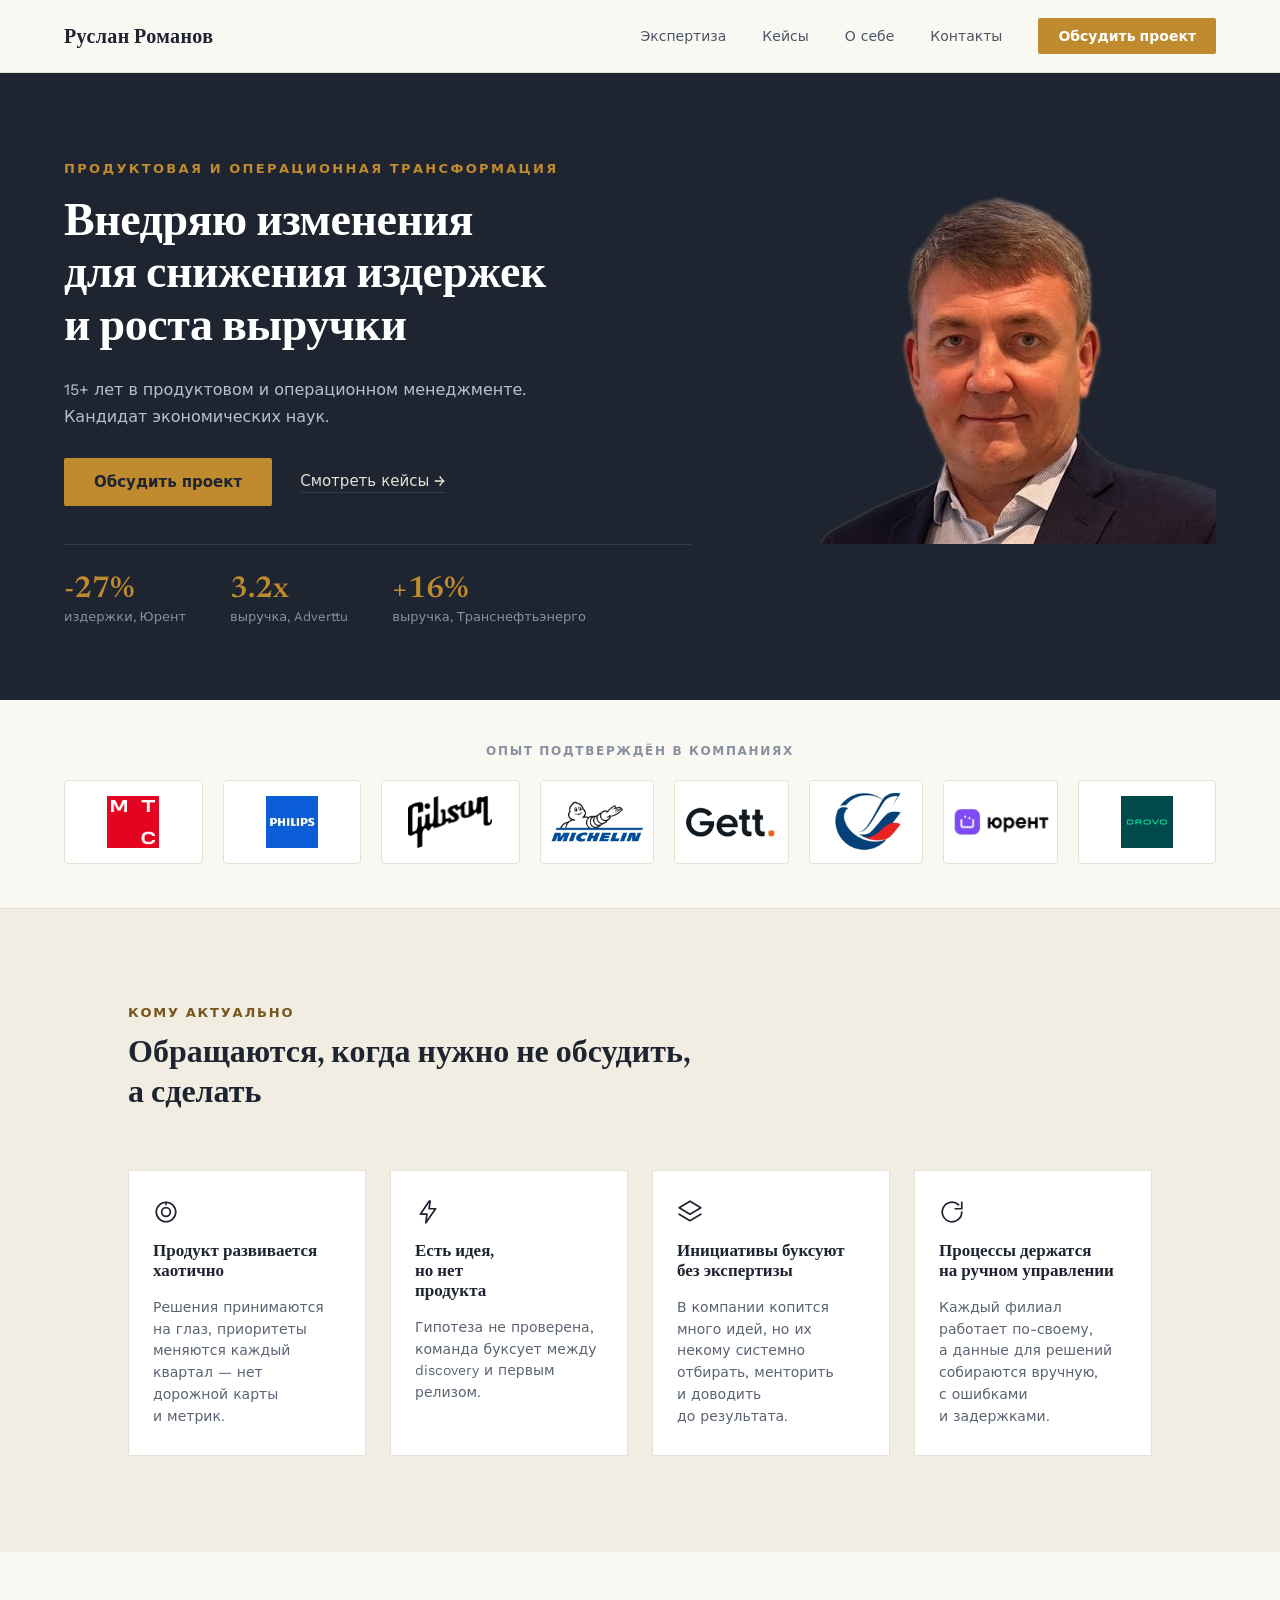
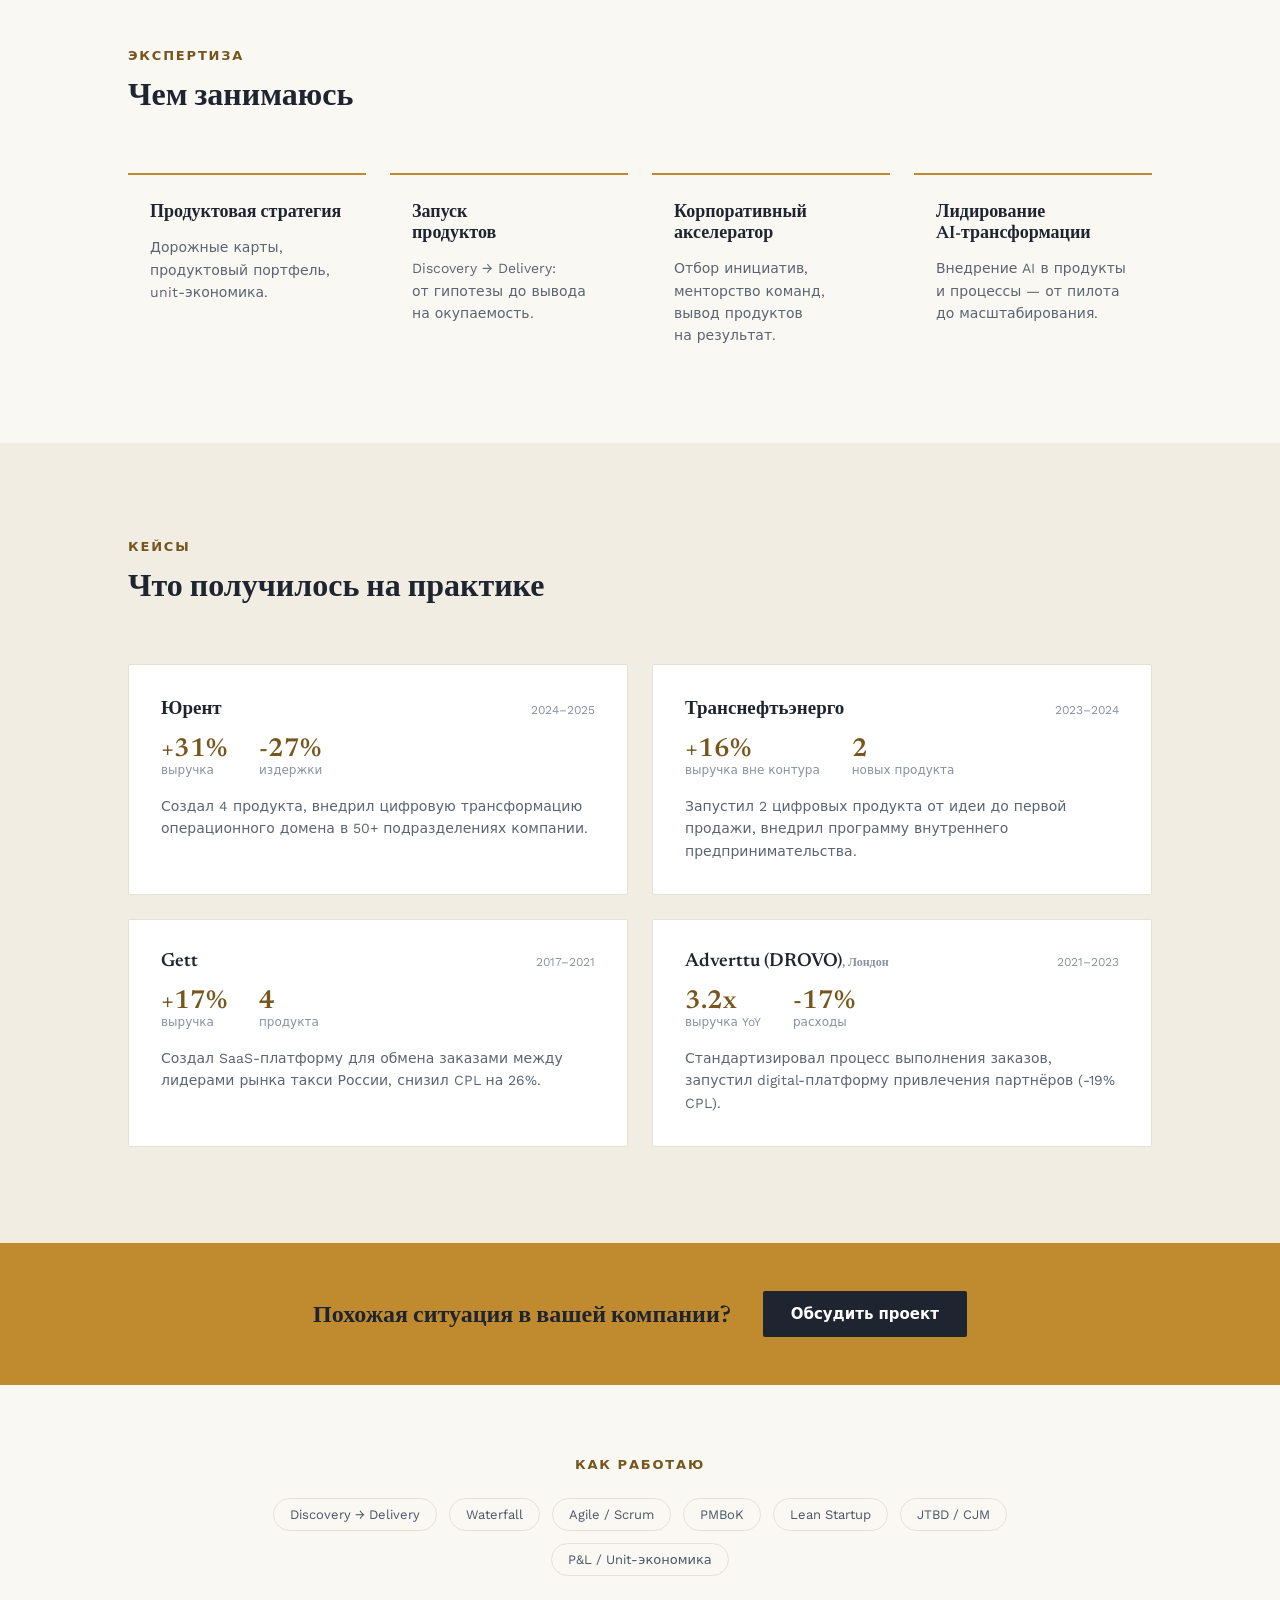
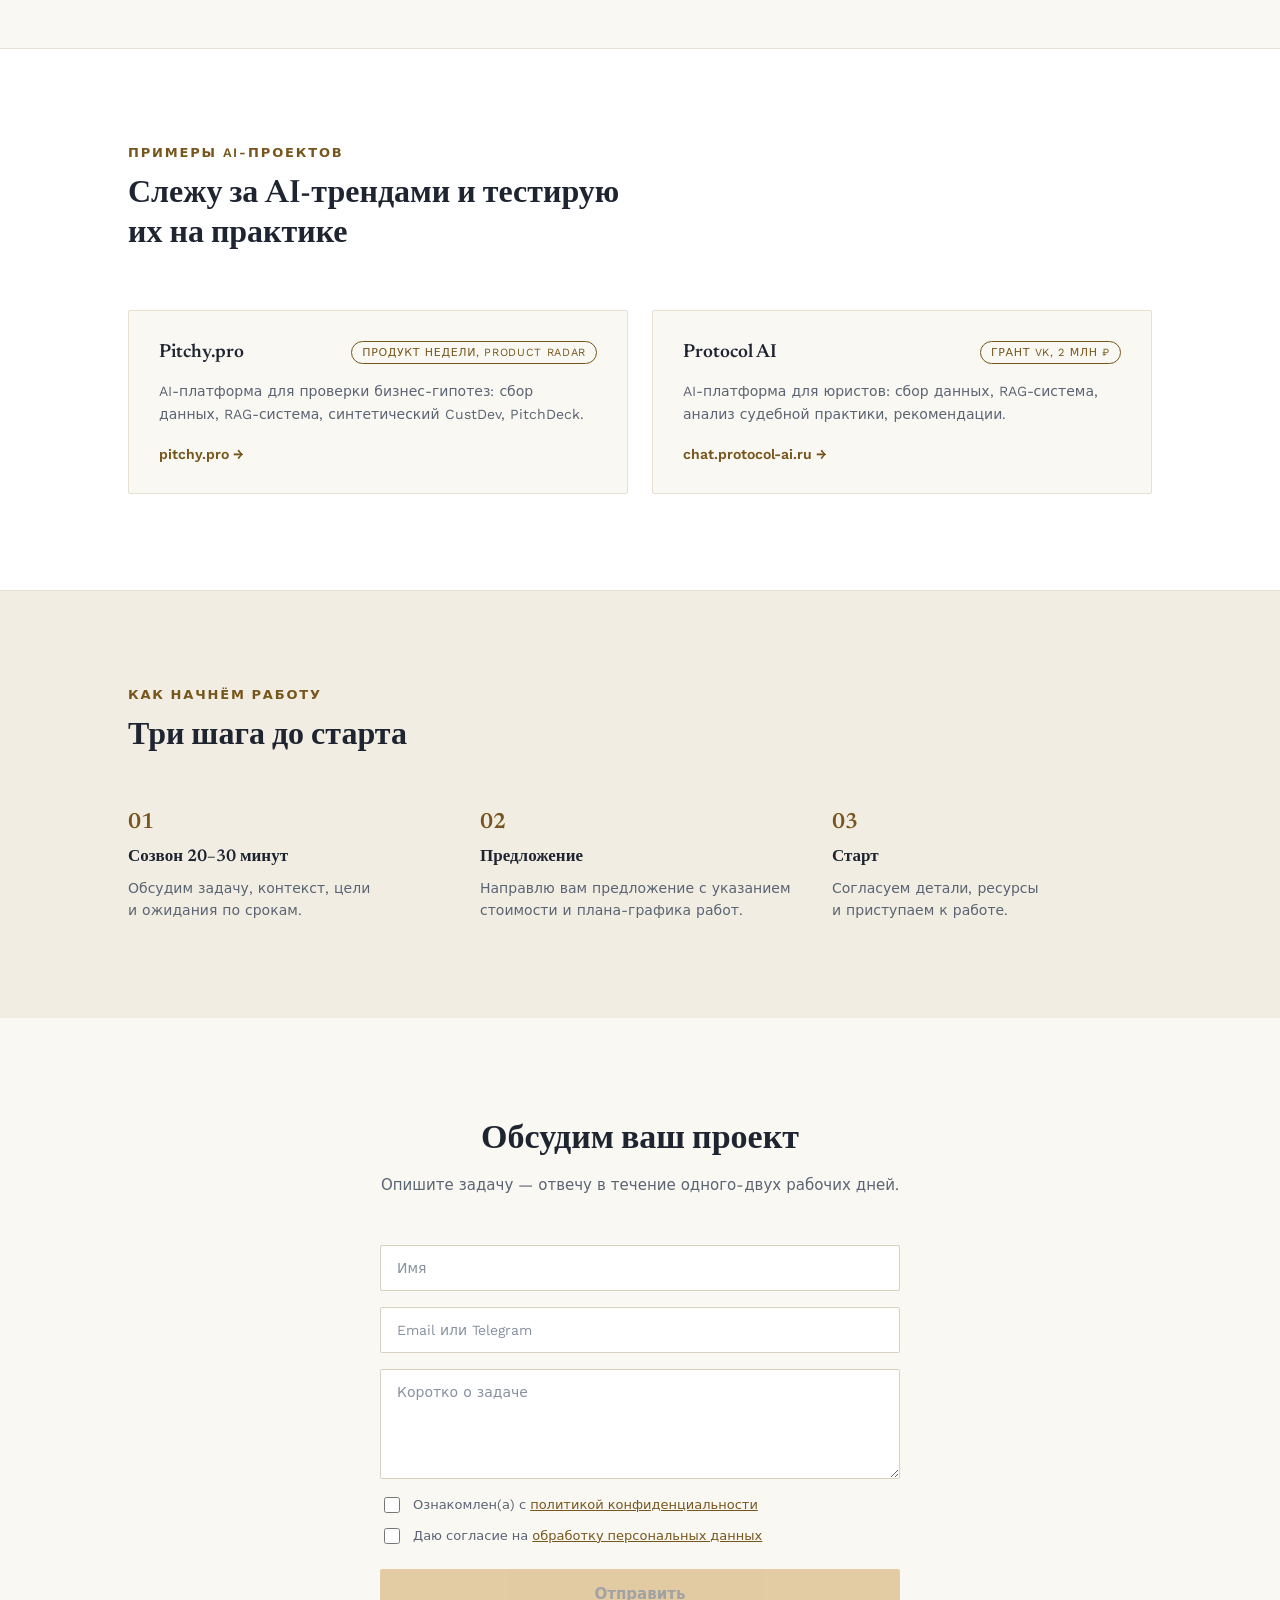
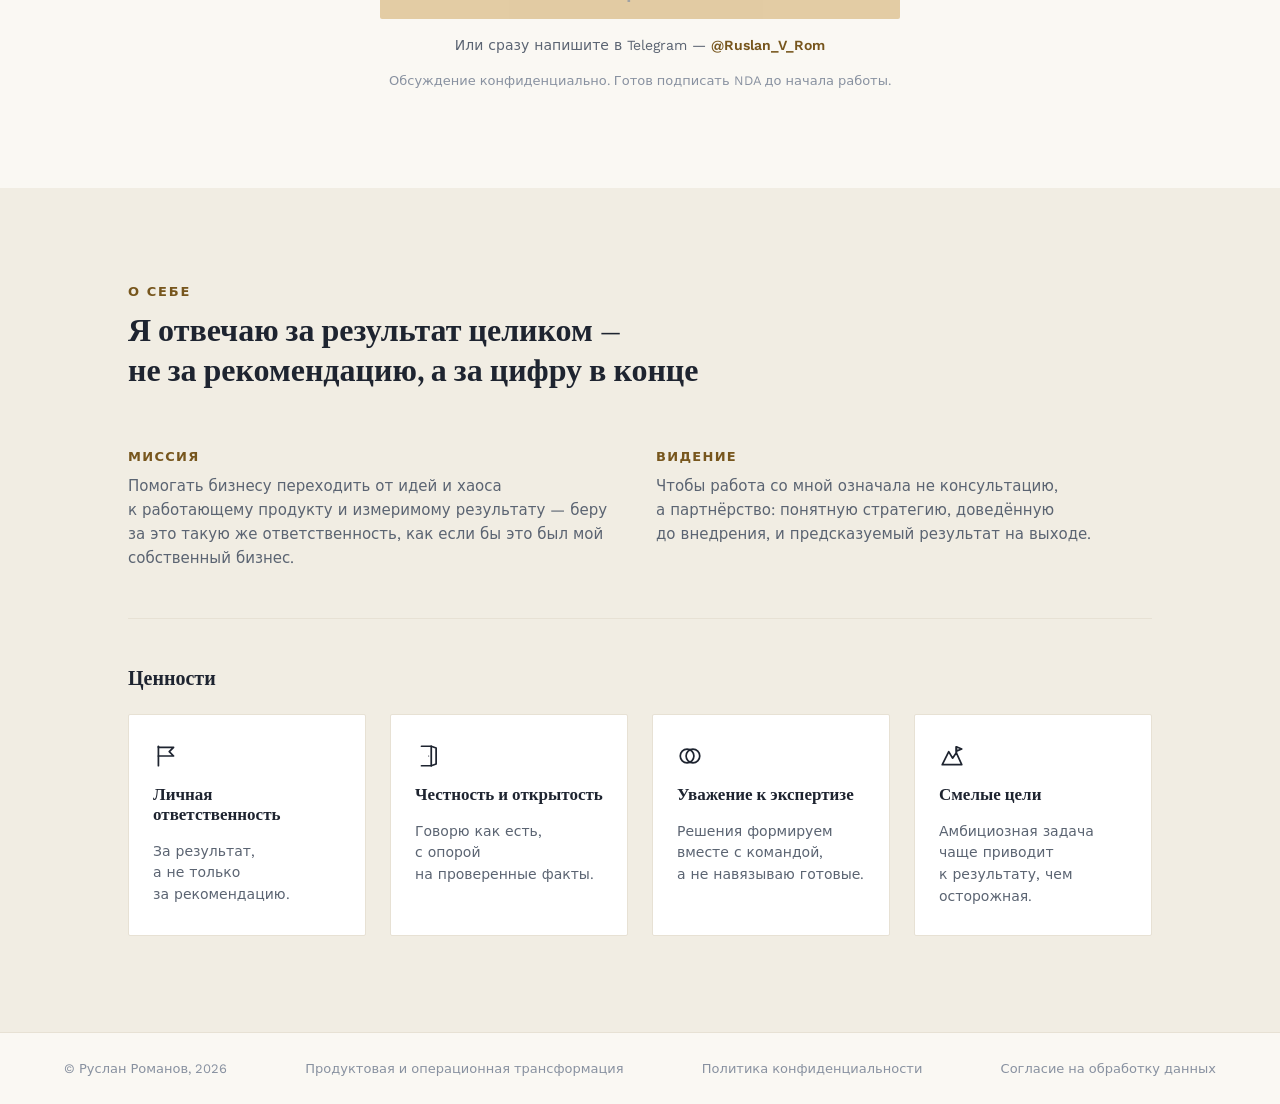
==== index.html @ 2b54fe69 "Чекбоксы под формой заявки" ====
<!doctype html>
<html lang="ru">
<head>
<meta charset="utf-8">
<meta name="viewport" content="width=device-width, initial-scale=1">
<title>Руслан Романов — продуктовая и операционная трансформация</title>
<meta name="description" content="Внедряю изменения для снижения издержек и роста выручки. 15+ лет в продуктовом и операционном менеджменте. Кандидат экономических наук.">
<link rel="icon" type="image/x-icon" href="assets/favicon/favicon.ico">
<link rel="icon" type="image/png" sizes="16x16" href="assets/favicon/favicon-16x16.png">
<link rel="icon" type="image/png" sizes="32x32" href="assets/favicon/favicon-32x32.png">
<link rel="icon" type="image/png" sizes="48x48" href="assets/favicon/favicon-48x48.png">
<link rel="apple-touch-icon" sizes="180x180" href="assets/favicon/apple-touch-icon.png">
<link rel="icon" type="image/png" sizes="192x192" href="assets/favicon/android-chrome-192x192.png">
<link rel="icon" type="image/png" sizes="512x512" href="assets/favicon/android-chrome-512x512.png">
<link rel="preconnect" href="https://fonts.googleapis.com">
<link rel="preconnect" href="https://fonts.gstatic.com" crossorigin>
<link rel="stylesheet" href="https://fonts.googleapis.com/css2?family=Newsreader:ital,opsz,wght@0,6..72,400;0,6..72,500;0,6..72,600;0,6..72,700;1,6..72,500&family=Work+Sans:wght@400;500;600;700&display=swap">
<link rel="stylesheet" href="css/style.css">
</head>
<body>

<!-- Yandex.Metrika counter -->
<script type="text/javascript">
   (function(m,e,t,r,i,k,a){m[i]=m[i]||function(){(m[i].a=m[i].a||[]).push(arguments)};
   m[i].l=1*new Date();
   for (var j = 0; j < document.scripts.length; j++) {if (document.scripts[j].src === r) { return; }}
   k=e.createElement(t),a=e.getElementsByTagName(t)[0],k.async=1,k.src=r,a.parentNode.insertBefore(k,a)})
   (window, document, "script", "https://mc.yandex.ru/metrika/tag.js", "ym");

   ym(112141627, "init", {
        clickmap:true,
        trackLinks:true,
        accurateTrackBounce:true,
        webvisor:true
   });
</script>
<noscript><div><img src="https://mc.yandex.ru/watch/112141627" style="position:absolute; left:-9999px;" alt="" /></div></noscript>
<!-- /Yandex.Metrika counter -->

<!-- NAV -->
<header class="nav">
  <div class="nav-name">Руслан Романов</div>
  <nav class="nav-links">
    <a href="#expertise">Экспертиза</a>
    <a href="#cases">Кейсы</a>
    <a href="#about">О себе</a>
    <a href="#contact">Контакты</a>
    <a href="#contact" class="btn nav-cta">Обсудить проект</a>
  </nav>
  <button class="nav-toggle" id="navToggle" aria-label="Открыть меню" aria-expanded="false" aria-controls="navMobilePanel">
    <svg width="24" height="24" viewBox="0 0 24 24" fill="none" stroke="#1E2430" stroke-width="1.8" stroke-linecap="round"><line x1="3" y1="6" x2="21" y2="6"></line><line x1="3" y1="12" x2="21" y2="12"></line><line x1="3" y1="18" x2="21" y2="18"></line></svg>
  </button>
  <nav class="nav-mobile-panel" id="navMobilePanel">
    <a href="#expertise">Экспертиза</a>
    <a href="#cases">Кейсы</a>
    <a href="#about">О себе</a>
    <a href="#contact">Контакты</a>
    <a href="#contact" class="btn btn-accent">Обсудить проект</a>
  </nav>
</header>

<!-- HERO -->
<section class="hero">
  <div class="hero-inner">
    <div class="hero-text">
      <div class="hero-kicker">Продуктовая и&nbsp;операционная трансформация</div>
      <h1>Внедряю изменения для&nbsp;снижения издержек и&nbsp;роста выручки</h1>
      <p class="hero-sub">15+ лет в&nbsp;продуктовом и&nbsp;операционном менеджменте. Кандидат экономических наук.</p>
      <div class="hero-ctas">
        <a href="#contact" class="btn btn-accent">Обсудить проект</a>
        <a href="#cases" class="hero-link">Смотреть кейсы →</a>
      </div>
      <div class="hero-stats">
        <div class="hero-stat">
          <div class="hero-stat-num">-27%</div>
          <div class="hero-stat-label">издержки, Юрент</div>
        </div>
        <div class="hero-stat">
          <div class="hero-stat-num">3.2x</div>
          <div class="hero-stat-label">выручка, Adverttu</div>
        </div>
        <div class="hero-stat">
          <div class="hero-stat-num">+16%</div>
          <div class="hero-stat-label">выручка, Транснефтьэнерго</div>
        </div>
      </div>
    </div>
    <div class="hero-photo-wrap">
      <img class="hero-photo" src="assets/photo.jpg" alt="Руслан Романов" width="412" height="383">
    </div>
  </div>
</section>

<!-- TRUST BAR -->
<section class="trust">
  <div class="trust-kicker">Опыт подтверждён в&nbsp;компаниях</div>
  <div class="trust-logos">
    <div class="trust-logo-chip"><img src="assets/logos/mts.png" alt="МТС"></div>
    <div class="trust-logo-chip"><img src="assets/logos/philips.png" alt="Philips"></div>
    <div class="trust-logo-chip"><img src="assets/logos/gibson.png" alt="Gibson"></div>
    <div class="trust-logo-chip trust-logo-chip--wordmark"><img src="assets/logos/michelin.png" alt="Michelin"></div>
    <div class="trust-logo-chip trust-logo-chip--wordmark"><img src="assets/logos/gett.png" alt="Gett"></div>
    <div class="trust-logo-chip trust-logo-chip--wordmark"><img src="assets/logos/transneftenergo.png" alt="Транснефтьэнерго"></div>
    <div class="trust-logo-chip trust-logo-chip--wordmark"><img src="assets/logos/yurent.png" alt="Юрент"></div>
    <div class="trust-logo-chip"><img src="assets/logos/drovo.png" alt="DROVO"></div>
  </div>
</section>

<!-- FOR WHOM -->
<section class="section section--alt">
  <div class="container">
    <div class="section-head">
      <div class="section-kicker">Кому актуально</div>
      <h2>Обращаются, когда нужно не&nbsp;обсудить, а&nbsp;сделать</h2>
    </div>
    <div class="grid-4">
      <div class="card whom-card">
        <svg width="26" height="26" viewBox="0 0 24 24" fill="none" stroke="#1E2430" stroke-width="1.6" stroke-linecap="round" stroke-linejoin="round"><circle cx="12" cy="12" r="9"></circle><circle cx="12" cy="12" r="4"></circle><line x1="12" y1="3" x2="12" y2="5"></line></svg>
        <h3>Продукт развивается хаотично</h3>
        <p>Решения принимаются на&nbsp;глаз, приоритеты меняются каждый квартал — нет дорожной карты и&nbsp;метрик.</p>
      </div>
      <div class="card whom-card">
        <svg width="26" height="26" viewBox="0 0 24 24" fill="none" stroke="#1E2430" stroke-width="1.6" stroke-linecap="round" stroke-linejoin="round"><path d="M13 2 5 14h6l-1 8 9-13h-6l1-7Z"></path></svg>
        <h3>Есть идея,<br>но&nbsp;нет<br class="br-d"> продукта</h3>
        <p>Гипотеза не&nbsp;проверена, команда буксует между discovery и&nbsp;первым релизом.</p>
      </div>
      <div class="card whom-card">
        <svg width="26" height="26" viewBox="0 0 24 24" fill="none" stroke="#1E2430" stroke-width="1.6" stroke-linecap="round" stroke-linejoin="round"><path d="M12 2 2 8l10 6 10-6-10-6Z"></path><path d="M2 14l10 6 10-6"></path></svg>
        <h3>Инициативы буксуют без&nbsp;экспертизы</h3>
        <p>В&nbsp;компании копится много идей, но&nbsp;их некому системно отбирать, менторить и&nbsp;доводить до&nbsp;результата.</p>
      </div>
      <div class="card whom-card">
        <svg width="26" height="26" viewBox="0 0 24 24" fill="none" stroke="#1E2430" stroke-width="1.6" stroke-linecap="round" stroke-linejoin="round"><path d="M21 12a9 9 0 1 1-3-6.7"></path><path d="M21 3v6h-6"></path></svg>
        <h3>Процессы держатся на&nbsp;ручном управлении</h3>
        <p>Каждый филиал работает по-своему, а&nbsp;данные для&nbsp;решений собираются вручную, с&nbsp;ошибками и&nbsp;задержками.</p>
      </div>
    </div>
  </div>
</section>

<!-- EXPERTISE -->
<section class="section" id="expertise">
  <div class="container">
    <div class="section-head">
      <div class="section-kicker">Экспертиза</div>
      <h2>Чем занимаюсь</h2>
    </div>
    <div class="grid-4">
      <div class="card expertise-card">
        <h3>Продуктовая<br class="br-m"> стратегия</h3>
        <p>Дорожные карты, продуктовый портфель, unit-экономика.</p>
      </div>
      <div class="card expertise-card">
        <h3>Запуск<br>продуктов</h3>
        <p>Discovery → Delivery: от&nbsp;гипотезы до&nbsp;вывода на&nbsp;окупаемость.</p>
      </div>
      <div class="card expertise-card">
        <h3>Корпоративный<br class="br-m"> акселератор</h3>
        <p>Отбор инициатив, менторство команд, вывод продуктов на&nbsp;результат.</p>
      </div>
      <div class="card expertise-card">
        <h3>Лидирование<br>AI-трансформации</h3>
        <p>Внедрение AI в&nbsp;продукты и&nbsp;процессы — от&nbsp;пилота до&nbsp;масштабирования.</p>
      </div>
    </div>
  </div>
</section>

<!-- CASES -->
<section class="section section--alt" id="cases">
  <div class="container">
    <div class="section-head">
      <div class="section-kicker">Кейсы</div>
      <h2>Что получилось на&nbsp;практике</h2>
    </div>
    <div class="grid-2">
      <div class="card case-card">
        <div class="case-head">
          <h3>Юрент</h3>
          <span>2024–2025</span>
        </div>
        <div class="case-stats">
          <div><div class="case-stat-num">+31%</div><div class="case-stat-label">выручка</div></div>
          <div><div class="case-stat-num">-27%</div><div class="case-stat-label">издержки</div></div>
        </div>
        <p>Создал 4 продукта, внедрил цифровую трансформацию операционного домена в&nbsp;50+ подразделениях компании.</p>
      </div>
      <div class="card case-card">
        <div class="case-head">
          <h3>Транснефтьэнерго</h3>
          <span>2023–2024</span>
        </div>
        <div class="case-stats">
          <div><div class="case-stat-num">+16%</div><div class="case-stat-label">выручка вне контура</div></div>
          <div><div class="case-stat-num">2</div><div class="case-stat-label">новых продукта</div></div>
        </div>
        <p>Запустил 2 цифровых продукта от&nbsp;идеи до&nbsp;первой продажи, внедрил программу внутреннего предпринимательства.</p>
      </div>
      <div class="card case-card">
        <div class="case-head">
          <h3>Gett</h3>
          <span>2017–2021</span>
        </div>
        <div class="case-stats">
          <div><div class="case-stat-num">+17%</div><div class="case-stat-label">выручка</div></div>
          <div><div class="case-stat-num">4</div><div class="case-stat-label">продукта</div></div>
        </div>
        <p>Создал SaaS-платформу для&nbsp;обмена заказами между лидерами рынка такси России, снизил CPL на&nbsp;26%.</p>
      </div>
      <div class="card case-card">
        <div class="case-head">
          <h3>Adverttu (DROVO)<span class="hide-m">, Лондон</span></h3>
          <span>2021–2023</span>
        </div>
        <div class="case-stats">
          <div><div class="case-stat-num">3.2x</div><div class="case-stat-label">выручка YoY</div></div>
          <div><div class="case-stat-num">-17%</div><div class="case-stat-label">расходы</div></div>
        </div>
        <p>Стандартизировал процесс выполнения заказов, запустил digital-платформу привлечения партнёров (-19% CPL).</p>
      </div>
    </div>
  </div>
</section>

<!-- MID CTA -->
<section class="mid-cta">
  <h2>Похожая ситуация в&nbsp;вашей компании?</h2>
  <a href="#contact" class="btn btn-dark">Обсудить проект</a>
</section>

<!-- METHODOLOGY -->
<section class="methodology">
  <div class="section-kicker" style="margin-bottom:0;">Как работаю</div>
  <div class="tag-list">
    <span class="tag-pill">Discovery → Delivery</span>
    <span class="tag-pill">Waterfall</span>
    <span class="tag-pill">Agile / Scrum</span>
    <span class="tag-pill">PMBoK</span>
    <span class="tag-pill">Lean Startup</span>
    <span class="tag-pill">JTBD / CJM</span>
    <span class="tag-pill">P&amp;L / Unit-экономика</span>
  </div>
</section>

<!-- AI PROJECTS -->
<section class="section section--white-bordered">
  <div class="container">
    <div class="section-head">
      <div class="section-kicker">Примеры AI-проектов</div>
      <h2>Слежу за&nbsp;AI-трендами<br class="br-m"> и&nbsp;тестирую их&nbsp;на&nbsp;практике</h2>
    </div>
    <div class="grid-2">
      <div class="ai-card">
        <div class="ai-card-head">
          <h3>Pitchy.pro</h3>
          <span class="ai-badge">Продукт недели, Product Radar</span>
        </div>
        <p>AI-платформа для&nbsp;проверки бизнес-гипотез: сбор данных, RAG-система, синтетический CustDev, PitchDeck.</p>
        <a href="https://pitchy.pro" target="_blank" rel="noopener">pitchy.pro →</a>
      </div>
      <div class="ai-card">
        <div class="ai-card-head">
          <h3>Protocol AI</h3>
          <span class="ai-badge">Грант VK, 2 млн ₽</span>
        </div>
        <p>AI-платформа для&nbsp;юристов: сбор данных, RAG-система, анализ судебной практики, рекомендации.</p>
        <a href="https://chat.protocol-ai.ru" target="_blank" rel="noopener">chat.protocol-ai.ru →</a>
      </div>
    </div>
  </div>
</section>

<!-- PROCESS -->
<section class="section section--alt">
  <div class="container">
    <div class="section-head">
      <div class="section-kicker">Как начнём работу</div>
      <h2>Три шага до&nbsp;старта</h2>
    </div>
    <div class="grid-3">
      <div class="process-step">
        <div class="process-num">01</div>
        <h3>Созвон 20–30 минут</h3>
        <p>Обсудим задачу, контекст, цели<br>и&nbsp;ожидания по&nbsp;срокам.</p>
      </div>
      <div class="process-step">
        <div class="process-num">02</div>
        <h3>Предложение</h3>
        <p>Направлю вам предложение с&nbsp;указанием<br>стоимости и&nbsp;плана-графика работ.</p>
      </div>
      <div class="process-step">
        <div class="process-num">03</div>
        <h3>Старт</h3>
        <p>Согласуем детали, ресурсы<br>и&nbsp;приступаем к&nbsp;работе.</p>
      </div>
    </div>
  </div>
</section>

<!-- CONTACT -->
<section class="contact" id="contact">
  <div class="contact-head">
    <h2>Обсудим ваш проект</h2>
    <p>Опишите задачу — отвечу в&nbsp;течение одного-двух рабочих дней.</p>
  </div>
  <form class="contact-form" id="contactForm" action="https://formspree.io/f/mnpqnoeq" method="POST">
    <input type="text" name="_gotcha" class="hp-field" tabindex="-1" autocomplete="off" aria-hidden="true">
    <input type="text" name="name" placeholder="Имя" autocomplete="name" required>
    <input type="text" name="contact" placeholder="Email или Telegram" autocomplete="email" required>
    <textarea name="message" placeholder="Коротко о задаче" rows="4" required></textarea>
    <div class="contact-consent">
      <label class="consent-check">
        <input type="checkbox" id="consentPrivacy" name="consent_privacy" value="да" required>
        <span>Ознакомлен(а) с&nbsp;<a href="privacy.html" target="_blank" rel="noopener">политикой конфиденциальности</a></span>
      </label>
      <label class="consent-check">
        <input type="checkbox" id="consentProcessing" name="consent_processing" value="да" required>
        <span>Даю согласие на&nbsp;<a href="consent.html" target="_blank" rel="noopener">обработку персональных данных</a></span>
      </label>
    </div>
    <button type="submit" class="btn contact-submit" disabled>Отправить</button>
    <p class="form-status" id="formStatus" role="status"></p>
    <p class="contact-alt">Или сразу напишите в&nbsp;Telegram — <a href="https://t.me/Ruslan_V_Rom" target="_blank" rel="noopener">@Ruslan_V_Rom</a></p>
    <p class="contact-note">Обсуждение конфиденциально. Готов подписать NDA до&nbsp;начала работы.</p>
  </form>
</section>

<!-- ABOUT -->
<section class="section section--alt" id="about">
  <div class="container">
    <div class="section-head">
      <div class="section-kicker">О себе</div>
      <h2>Я отвечаю за&nbsp;результат целиком — не&nbsp;за&nbsp;рекомендацию, а&nbsp;за&nbsp;цифру в&nbsp;конце</h2>
    </div>

    <div class="about-mv">
      <div class="about-mv-item">
        <div class="about-mv-label">Миссия</div>
        <p>Помогать бизнесу переходить от&nbsp;идей и&nbsp;хаоса к&nbsp;работающему продукту и&nbsp;измеримому результату — беру за&nbsp;это такую&nbsp;же ответственность, как если&nbsp;бы это был мой собственный бизнес.</p>
      </div>
      <div class="about-mv-item">
        <div class="about-mv-label">Видение</div>
        <p>Чтобы работа со&nbsp;мной означала не&nbsp;консультацию, а&nbsp;партнёрство: понятную стратегию, доведённую до&nbsp;внедрения, и&nbsp;предсказуемый результат на&nbsp;выходе.</p>
      </div>
    </div>

    <div class="about-values-head">Ценности</div>
    <div class="grid-4 about-values">
      <div class="card whom-card">
        <svg width="26" height="26" viewBox="0 0 24 24" fill="none" stroke="currentColor" stroke-width="1.6" stroke-linecap="round" stroke-linejoin="round"><line x1="5" y1="21" x2="5" y2="3"></line><path d="M5 4 L19 4 L15 8 L19 12 L5 12"></path></svg>
        <h3>Личная ответственность</h3>
        <p>За&nbsp;результат, а&nbsp;не&nbsp;только за&nbsp;рекомендацию.</p>
      </div>
      <div class="card whom-card">
        <svg width="26" height="26" viewBox="0 0 24 24" fill="none" stroke="currentColor" stroke-width="1.6" stroke-linecap="round" stroke-linejoin="round"><path d="M6 3 H15 V21 H6"></path><path d="M15 3 L19.5 4.6 V19.4 L15 21"></path><circle cx="12.6" cy="12" r="0.55" fill="currentColor" stroke="none"></circle></svg>
        <h3>Честность и&nbsp;открытость</h3>
        <p>Говорю как есть, с&nbsp;опорой на&nbsp;проверенные факты.</p>
      </div>
      <div class="card whom-card">
        <svg width="26" height="26" viewBox="0 0 24 24" fill="none" stroke="currentColor" stroke-width="1.6" stroke-linecap="round" stroke-linejoin="round"><circle cx="9.3" cy="12" r="6.3"></circle><circle cx="14.7" cy="12" r="6.3"></circle></svg>
        <h3>Уважение к&nbsp;экспертизе</h3>
        <p>Решения формируем вместе с&nbsp;командой, а&nbsp;не&nbsp;навязываю готовые.</p>
      </div>
      <div class="card whom-card">
        <svg width="26" height="26" viewBox="0 0 24 24" fill="none" stroke="currentColor" stroke-width="1.6" stroke-linecap="round" stroke-linejoin="round"><path d="M3 20 L9 8 L12.5 14 L16 9 L21 20 Z"></path><line x1="16" y1="9" x2="16" y2="3.5"></line><path d="M16 3.5 L21 5.5 L16 7.5 Z"></path></svg>
        <h3>Смелые цели</h3>
        <p>Амбициозная задача чаще приводит к&nbsp;результату, чем осторожная.</p>
      </div>
    </div>
  </div>
</section>

<!-- FOOTER -->
<footer class="footer">
  <span>© Руслан Романов, 2026</span>
  <span>Продуктовая и&nbsp;операционная трансформация</span>
  <a class="footer-legal-link" href="privacy.html">Политика конфиденциальности</a>
  <a class="footer-legal-link" href="consent.html">Согласие на&nbsp;обработку данных</a>
</footer>

<script src="js/main.js"></script>
</body>
</html>
---- css/style.css ----
/* Руслан Романов — лендинг. Стили. */

:root {
  --bg: #FAF8F3;
  --bg-alt: #F1EDE3;
  --ink: #1E2430;
  --ink-soft: #4B5566;
  --ink-soft-2: #5B6472;
  --muted: #8891A0;
  --line: #E7E1D4;
  --line-dark: #333B4A;
  --input-border: #D8D2C2;
  --accent: #C08A2E;
  --accent-text: #77561D;
  --font-serif: 'Newsreader', Georgia, serif;
  --font-sans: 'Work Sans', system-ui, -apple-system, sans-serif;
}

* { box-sizing: border-box; }

html { scroll-behavior: smooth; }

[id] { scroll-margin-top: 90px; }

body {
  margin: 0;
  font-family: var(--font-sans);
  background: var(--bg);
  color: var(--ink);
}

h1, h2, h3 {
  font-family: var(--font-serif);
  margin: 0;
  font-weight: 600;
}

p { margin: 0; }

img { max-width: 100%; display: block; }

a {
  color: var(--accent-text);
  text-decoration: none;
}
a:not(.btn):hover { color: var(--ink); }

button { font-family: var(--font-sans); }

.container {
  max-width: 1160px;
  margin: 0 auto;
  padding: 0 64px;
}

.section-kicker {
  font-size: 13px;
  letter-spacing: .14em;
  text-transform: uppercase;
  color: var(--accent-text);
  font-weight: 600;
  margin-bottom: 14px;
}

.section-head {
  max-width: 600px;
  margin-bottom: 56px;
}

.section-head h2 {
  font-size: 32px;
  line-height: 1.25;
  color: var(--ink);
}

.btn {
  display: inline-block;
  font-weight: 600;
  font-size: 15px;
  border-radius: 2px;
  border: none;
  cursor: pointer;
  transition: opacity .15s ease;
  text-align: center;
}
.btn:hover { opacity: .88; }

.btn-accent {
  background: var(--accent);
  color: var(--ink);
  padding: 15px 30px;
}

.btn-dark {
  background: var(--ink);
  color: #FFFFFF;
  padding: 14px 28px;
}

.card {
  transition: transform .15s ease, box-shadow .15s ease;
}
.card:hover {
  transform: translateY(-2px);
  box-shadow: 0 10px 24px rgba(30, 36, 48, .08);
}

/* ---------- NAV ---------- */

.nav {
  position: sticky;
  top: 0;
  z-index: 30;
  display: flex;
  align-items: center;
  justify-content: space-between;
  padding: 18px 64px;
  background: rgba(250, 248, 243, .92);
  backdrop-filter: blur(6px);
  border-bottom: 1px solid var(--line);
}

.nav-name {
  font-family: var(--font-serif);
  font-weight: 600;
  font-size: 20px;
  letter-spacing: .02em;
  color: var(--ink);
}

.nav-links {
  display: flex;
  align-items: center;
  gap: 36px;
}

.nav-links a:not(.btn) {
  font-size: 14px;
  color: var(--ink-soft);
  font-weight: 500;
}
.nav-links a:not(.btn):hover { color: var(--ink); }

.nav-cta {
  background: var(--accent);
  color: #FFFFFF;
  font-size: 14px;
  font-weight: 600;
  padding: 10px 20px;
}

.nav-toggle {
  display: none;
  background: none;
  border: none;
  cursor: pointer;
  padding: 6px;
}
.nav-toggle svg { display: block; }

.nav-mobile-panel {
  display: none;
}

/* ---------- HERO ---------- */

.hero {
  background: var(--ink);
  padding: 88px 64px 76px;
}

.hero-inner {
  max-width: 1180px;
  margin: 0 auto;
  display: grid;
  grid-template-columns: 1.15fr .85fr;
  gap: 60px;
  align-items: start;
}

.hero-text {
  display: flex;
  flex-direction: column;
  gap: 22px;
}

.hero-kicker {
  font-size: 13px;
  letter-spacing: .18em;
  text-transform: uppercase;
  color: var(--accent);
  font-weight: 600;
}

.hero h1 {
  font-size: 46px;
  line-height: 1.14;
  color: #FFFFFF;
  letter-spacing: -.01em;
}

.hero-sub {
  font-size: 16px;
  line-height: 1.65;
  color: #B9C0CC;
  max-width: 500px;
}

.hero-ctas {
  display: flex;
  align-items: center;
  gap: 28px;
  margin-top: 6px;
  flex-wrap: wrap;
}

.hero-link {
  color: var(--line);
  font-size: 15px;
  font-weight: 500;
  border-bottom: 1px solid var(--line-dark);
  padding-bottom: 2px;
}
.hero-link:hover { color: #FFFFFF; }

.hero-stats {
  display: flex;
  gap: 44px;
  margin-top: 16px;
  padding-top: 30px;
  border-top: 1px solid var(--line-dark);
  flex-wrap: wrap;
}

.hero-stat { display: flex; flex-direction: column; gap: 4px; }

.hero-stat-num {
  font-family: var(--font-serif);
  font-size: 30px;
  color: var(--accent);
  font-weight: 600;
}

.hero-stat-label { font-size: 13px; color: var(--muted); }

.hero-photo-wrap { display: flex; justify-content: flex-end; }

.hero-photo {
  width: 100%;
  max-width: 412px;
  height: auto;
  border-radius: 2px;
}

/* ---------- TRUST BAR ---------- */

.trust {
  padding: 44px 64px;
  display: flex;
  flex-direction: column;
  align-items: center;
  gap: 22px;
  border-bottom: 1px solid var(--line);
}

.trust-kicker {
  font-size: 12px;
  letter-spacing: .14em;
  text-transform: uppercase;
  color: var(--muted);
  font-weight: 600;
  text-align: center;
}

.trust-logos {
  width: 100%;
  max-width: 1160px;
  display: flex;
  flex-wrap: wrap;
  align-items: center;
  justify-content: space-between;
  gap: 24px 20px;
}

.trust-logo {
  font-family: var(--font-serif);
  font-size: 19px;
  letter-spacing: .04em;
  color: var(--ink-soft-2);
  font-weight: 600;
  max-height: 32px;
  display: flex;
  align-items: center;
}

.trust-logo--small { font-size: 17px; }

.trust-logo-chip {
  display: flex;
  align-items: center;
  justify-content: center;
  flex: 1 1 0;
  height: 84px;
  padding: 10px 18px;
  background: #FFFFFF;
  border: 1px solid var(--line);
  border-radius: 4px;
}

.trust-logo-chip img {
  max-height: 52px;
  max-width: 100%;
  width: auto;
  height: auto;
  object-fit: contain;
  display: block;
}

.trust-logo-chip--wordmark { padding: 8px 6px; }
.trust-logo-chip--wordmark img { max-height: 68px; }

.trust-note { font-size: 13px; color: var(--muted); text-align: center; }

/* ---------- RESPONSIVE TEXT HELPERS ---------- */
/* .br-d: line break shown on desktop only, hidden on mobile */
/* .br-m: line break shown on mobile only, hidden on desktop */
/* .hide-m: inline content hidden on mobile only */
.br-d { display: inline; }
.br-m { display: none; }
.hide-m { display: inline; }

/* ---------- GENERIC PADDED SECTIONS ---------- */

.section { padding: 96px 64px; }
.section--alt { background: var(--bg-alt); }
.section--white-bordered {
  background: #FFFFFF;
  border-top: 1px solid var(--line);
  border-bottom: 1px solid var(--line);
}

.grid-4 {
  display: grid;
  grid-template-columns: repeat(4, minmax(0, 1fr));
  gap: 24px;
}

.grid-2 {
  display: grid;
  grid-template-columns: repeat(2, minmax(0, 1fr));
  gap: 24px;
}

.grid-3 {
  display: grid;
  grid-template-columns: repeat(3, minmax(0, 1fr));
  gap: 32px;
}

/* For whom */

.whom-card {
  background: #FFFFFF;
  border: 1px solid var(--line);
  border-radius: 2px;
  padding: 28px 24px;
  display: flex;
  flex-direction: column;
  gap: 16px;
}

.whom-card h3 { font-size: 17px; color: var(--ink); font-weight: 600; }
.whom-card p { font-size: 14px; line-height: 1.55; color: var(--ink-soft-2); }

/* Expertise */

.expertise-card {
  border-top: 2px solid var(--accent);
  padding: 26px 22px 0;
  display: flex;
  flex-direction: column;
  gap: 14px;
}
.expertise-card h3 { font-size: 18px; color: var(--ink); font-weight: 600; }
.expertise-card p { font-size: 14px; line-height: 1.6; color: var(--ink-soft-2); }

/* Cases */

.case-card {
  background: #FFFFFF;
  border: 1px solid var(--line);
  border-radius: 2px;
  padding: 32px;
}

.case-head {
  display: flex;
  align-items: baseline;
  justify-content: space-between;
  margin-bottom: 18px;
  gap: 12px;
}
.case-head h3 { font-size: 19px; color: var(--ink); font-weight: 600; }
.case-head span { font-size: 12px; color: var(--muted); white-space: nowrap; }

.case-stats {
  display: flex;
  gap: 32px;
  margin-bottom: 18px;
  flex-wrap: wrap;
}
.case-stat-num {
  font-family: var(--font-serif);
  font-size: 26px;
  color: var(--accent-text);
  font-weight: 600;
}
.case-stat-label { font-size: 12px; color: var(--muted); }
.case-card p { font-size: 14px; line-height: 1.6; color: var(--ink-soft-2); }

/* Mid CTA */

.mid-cta {
  padding: 48px 64px;
  background: var(--accent);
  display: flex;
  align-items: center;
  justify-content: center;
  gap: 32px;
  flex-wrap: wrap;
  text-align: center;
}
.mid-cta h2 { font-size: 24px; color: var(--ink); margin: 0; }

/* Methodology */

.methodology {
  padding: 72px 64px;
  display: flex;
  flex-direction: column;
  align-items: center;
  gap: 26px;
}

.tag-list {
  display: flex;
  flex-wrap: wrap;
  gap: 12px;
  justify-content: center;
  max-width: 820px;
}

.tag-pill {
  font-size: 13px;
  color: var(--ink-soft);
  border: 1px solid var(--line);
  border-radius: 20px;
  padding: 8px 16px;
}

/* AI projects */

.ai-card {
  background: var(--bg);
  border: 1px solid var(--line);
  border-radius: 2px;
  padding: 30px;
}
.ai-card-head {
  display: flex;
  align-items: center;
  justify-content: space-between;
  margin-bottom: 16px;
  gap: 12px;
  flex-wrap: wrap;
}
.ai-card h3 { font-size: 19px; color: var(--ink); font-weight: 600; }
.ai-badge {
  font-size: 11px;
  letter-spacing: .06em;
  text-transform: uppercase;
  color: var(--accent-text);
  border: 1px solid var(--accent-text);
  border-radius: 12px;
  padding: 4px 10px;
  white-space: nowrap;
}
.ai-card p {
  font-size: 14px;
  line-height: 1.65;
  color: var(--ink-soft-2);
  margin-bottom: 18px;
}
.ai-card a { font-size: 14px; font-weight: 600; }

/* Process */

.process-step { display: flex; flex-direction: column; gap: 12px; }
.process-num {
  font-family: var(--font-serif);
  font-size: 22px;
  color: var(--accent-text);
  font-weight: 600;
}
.process-step h3 { font-size: 17px; color: var(--ink); font-weight: 600; }
.process-step p { font-size: 14px; line-height: 1.55; color: var(--ink-soft-2); }

/* Contact */

.contact {
  padding: 100px 64px;
  display: flex;
  flex-direction: column;
  align-items: center;
  text-align: center;
}

.contact-head {
  max-width: 560px;
  display: flex;
  flex-direction: column;
  align-items: center;
  gap: 16px;
  margin-bottom: 48px;
}
.contact-head h2 { font-size: 34px; color: var(--ink); }
.contact-head p { font-size: 15px; line-height: 1.6; color: var(--ink-soft-2); }

.contact-form {
  width: 100%;
  max-width: 520px;
  display: flex;
  flex-direction: column;
  gap: 16px;
}

.contact-form input,
.contact-form textarea {
  width: 100%;
  font-family: var(--font-sans);
  font-size: 14px;
  padding: 14px 16px;
  border: 1px solid var(--input-border);
  border-radius: 2px;
  background: #FFFFFF;
  color: var(--ink);
}
.contact-form textarea { resize: vertical; min-height: 110px; }
.contact-form input::placeholder,
.contact-form textarea::placeholder { color: var(--muted); }

/* Honeypot-поле для защиты от ботов — скрыто от людей, видно ботам, заполняющим все поля подряд */
.hp-field {
  position: absolute;
  left: -9999px;
  width: 1px;
  height: 1px;
  opacity: 0;
  pointer-events: none;
}

.contact-consent {
  display: flex;
  flex-direction: column;
  gap: 10px;
  text-align: left;
}

.consent-check {
  display: flex;
  align-items: flex-start;
  gap: 10px;
  font-size: 13px;
  line-height: 1.5;
  color: var(--ink-soft-2);
  cursor: pointer;
}
.consent-check input[type="checkbox"] {
  width: 16px;
  height: 16px;
  margin-top: 2px;
  flex-shrink: 0;
  accent-color: var(--accent);
  cursor: pointer;
}
.consent-check a { text-decoration: underline; }
.consent-check a:hover { color: var(--ink); }

.contact-submit {
  width: 100%;
  background: var(--accent);
  color: var(--ink);
  font-weight: 600;
  font-size: 15px;
  padding: 16px;
  margin-top: 6px;
}
.contact-submit:disabled {
  opacity: .4;
  cursor: not-allowed;
}
.contact-submit:disabled:hover { opacity: .4; }

.contact-alt {
  font-size: 14px;
  color: var(--ink-soft-2);
  text-align: center;
  margin-top: 2px;
}
.contact-alt a { font-weight: 600; }

.contact-note { font-size: 13px; color: var(--muted); margin-top: 4px; }

.form-status {
  font-size: 14px;
  padding: 4px;
  display: none;
}
.form-status.is-visible { display: block; }
.form-status.is-success { color: #2E6F4E; }
.form-status.is-error { color: #B03A2E; }

/* About */

.about-mv {
  display: grid;
  grid-template-columns: repeat(2, minmax(0, 1fr));
  gap: 32px;
  margin-bottom: 48px;
  padding-bottom: 48px;
  border-bottom: 1px solid var(--line);
}

.about-mv-label {
  font-size: 13px;
  letter-spacing: .1em;
  text-transform: uppercase;
  color: var(--accent-text);
  font-weight: 600;
  margin-bottom: 10px;
}

.about-mv-item p { font-size: 15px; line-height: 1.6; color: var(--ink-soft-2); }

.about-values-head {
  font-family: var(--font-serif);
  font-size: 20px;
  font-weight: 600;
  color: var(--ink);
  margin-bottom: 24px;
}


/* Footer */

.footer {
  padding: 28px 64px;
  border-top: 1px solid var(--line);
  display: flex;
  align-items: center;
  justify-content: space-between;
  gap: 12px;
  flex-wrap: wrap;
}
.footer span { font-size: 13px; color: var(--muted); }

.footer-legal-link {
  font-size: 13px;
  color: var(--muted);
}
.footer-legal-link:hover { color: var(--ink); }

/* ---------- LEGAL PAGES ---------- */

.legal-hero {
  padding: 56px 64px 8px;
}
.legal-hero h1 {
  font-size: 32px;
  line-height: 1.28;
  color: var(--ink);
  max-width: 720px;
}
.legal-updated {
  font-size: 13px;
  color: var(--muted);
  margin-top: 16px;
}
.legal-back {
  display: inline-block;
  margin-bottom: 24px;
  font-size: 14px;
  color: var(--ink-soft);
}
.legal-back:hover { color: var(--ink); }

.legal-body {
  padding: 32px 64px 96px;
}
.legal-body-inner {
  max-width: 720px;
  margin: 0 auto;
}
.legal-body p {
  font-size: 15px;
  line-height: 1.75;
  color: var(--ink-soft-2);
  margin-bottom: 18px;
}
.legal-body h2 {
  font-size: 18px;
  color: var(--ink);
  margin: 36px 0 12px;
}
.legal-body h2:first-of-type { margin-top: 0; }
.legal-body a { text-decoration: underline; }

/* ---------- RESPONSIVE ---------- */

@media (max-width: 900px) {
  .container,
  .nav,
  .hero,
  .trust,
  .section,
  .mid-cta,
  .methodology,
  .contact,
  .footer,
  .legal-hero,
  .legal-body {
    padding-left: 22px;
    padding-right: 22px;
  }

  .nav { padding-top: 16px; padding-bottom: 16px; }
  .nav-links { display: none; }
  .nav-toggle { display: inline-flex; }
  .nav-name { font-size: 17px; }

  .nav-mobile-panel {
    position: fixed;
    inset: 62px 0 auto 0;
    background: var(--bg);
    border-bottom: 1px solid var(--line);
    padding: 18px 22px 24px;
    flex-direction: column;
    gap: 14px;
    z-index: 25;
    box-shadow: 0 12px 24px rgba(30, 36, 48, .1);
  }
  .nav-mobile-panel.is-open { display: flex; }
  .nav-mobile-panel a:not(.btn) {
    font-size: 15px;
    color: var(--ink-soft);
    font-weight: 500;
  }
  .nav-mobile-panel .btn { text-align: center; }

  .hero { padding-top: 40px; padding-bottom: 44px; }
  .hero-inner {
    grid-template-columns: 1fr;
    gap: 20px;
  }
  .hero-photo-wrap { margin-top: 28px; justify-content: center; }
  .hero-photo { max-width: 100%; }
  .hero h1 { font-size: 28px; line-height: 1.2; }
  .hero-sub { font-size: 14px; max-width: none; }
  .hero-kicker { font-size: 12px; }
  .hero-ctas { margin-top: 0; }
  .hero-ctas .btn-accent { width: 100%; padding: 15px 22px; }
  .hero-stats { display: none; }

  .trust { padding-top: 32px; padding-bottom: 32px; gap: 16px; }
  .trust-kicker { font-size: 11px; }
  .trust-logos { gap: 16px 24px; }
  .trust-logo { font-size: 15px; }
  .trust-logo--small { font-size: 13px; }
  .trust-logo-chip { height: 64px; padding: 8px 12px; flex: 1 1 40%; }
  .trust-logo-chip img { max-height: 38px; }
  .trust-logo-chip--wordmark { padding: 8px 6px; }
  .trust-logo-chip--wordmark img { max-height: 48px; }
  .trust-note { font-size: 12px; }

  .section { padding-top: 48px; padding-bottom: 48px; }
  .section-head { margin-bottom: 28px; }
  .section-head h2 { font-size: 24px; }
  .section-kicker { font-size: 12px; margin-bottom: 10px; }

  .grid-4, .grid-2, .grid-3 { grid-template-columns: 1fr; gap: 16px; }

  .whom-card { padding: 22px; gap: 10px; }
  .whom-card h3 { font-size: 16px; }
  .whom-card p { font-size: 13px; }

  .expertise-card { padding-top: 14px; gap: 8px; }
  .expertise-card h3 { font-size: 16px; }
  .expertise-card p { font-size: 13px; }

  .case-card { padding: 24px; }
  .case-head h3 { font-size: 16px; }
  .case-stats { gap: 24px; margin-bottom: 14px; }
  .case-stat-num { font-size: 21px; }
  .case-card p { font-size: 13px; }

  .mid-cta { padding: 36px 22px; flex-direction: column; gap: 16px; }
  .mid-cta h2 { font-size: 20px; }

  .methodology { padding: 44px 22px; gap: 18px; }
  .tag-pill { font-size: 12px; padding: 7px 14px; }

  .ai-card { padding: 24px; }
  .ai-card h3 { font-size: 16px; }
  .ai-card p { font-size: 13px; }

  .process-step h3 { font-size: 16px; }
  .process-step p { font-size: 13px; }
  .process-num { font-size: 20px; }

  .contact { padding: 56px 22px; }
  .contact-head { margin-bottom: 32px; gap: 12px; }
  .contact-head h2 { font-size: 26px; }
  .contact-head p { font-size: 14px; }
  .contact-note { font-size: 12px; }
  .contact-alt { font-size: 13px; }

  .about-mv { grid-template-columns: 1fr; gap: 24px; margin-bottom: 32px; padding-bottom: 32px; }
  .about-values-head { font-size: 18px; margin-bottom: 16px; }

  .footer { flex-direction: column; align-items: center; text-align: center; padding: 24px 22px; gap: 10px; }

  .legal-hero { padding-top: 40px; }
  .legal-hero h1 { font-size: 25px; }
  .legal-body { padding-top: 24px; padding-bottom: 64px; }
  .legal-body h2 { font-size: 17px; }

  .br-d { display: none; }
  .br-m { display: inline; }
  .hide-m { display: none; }
}
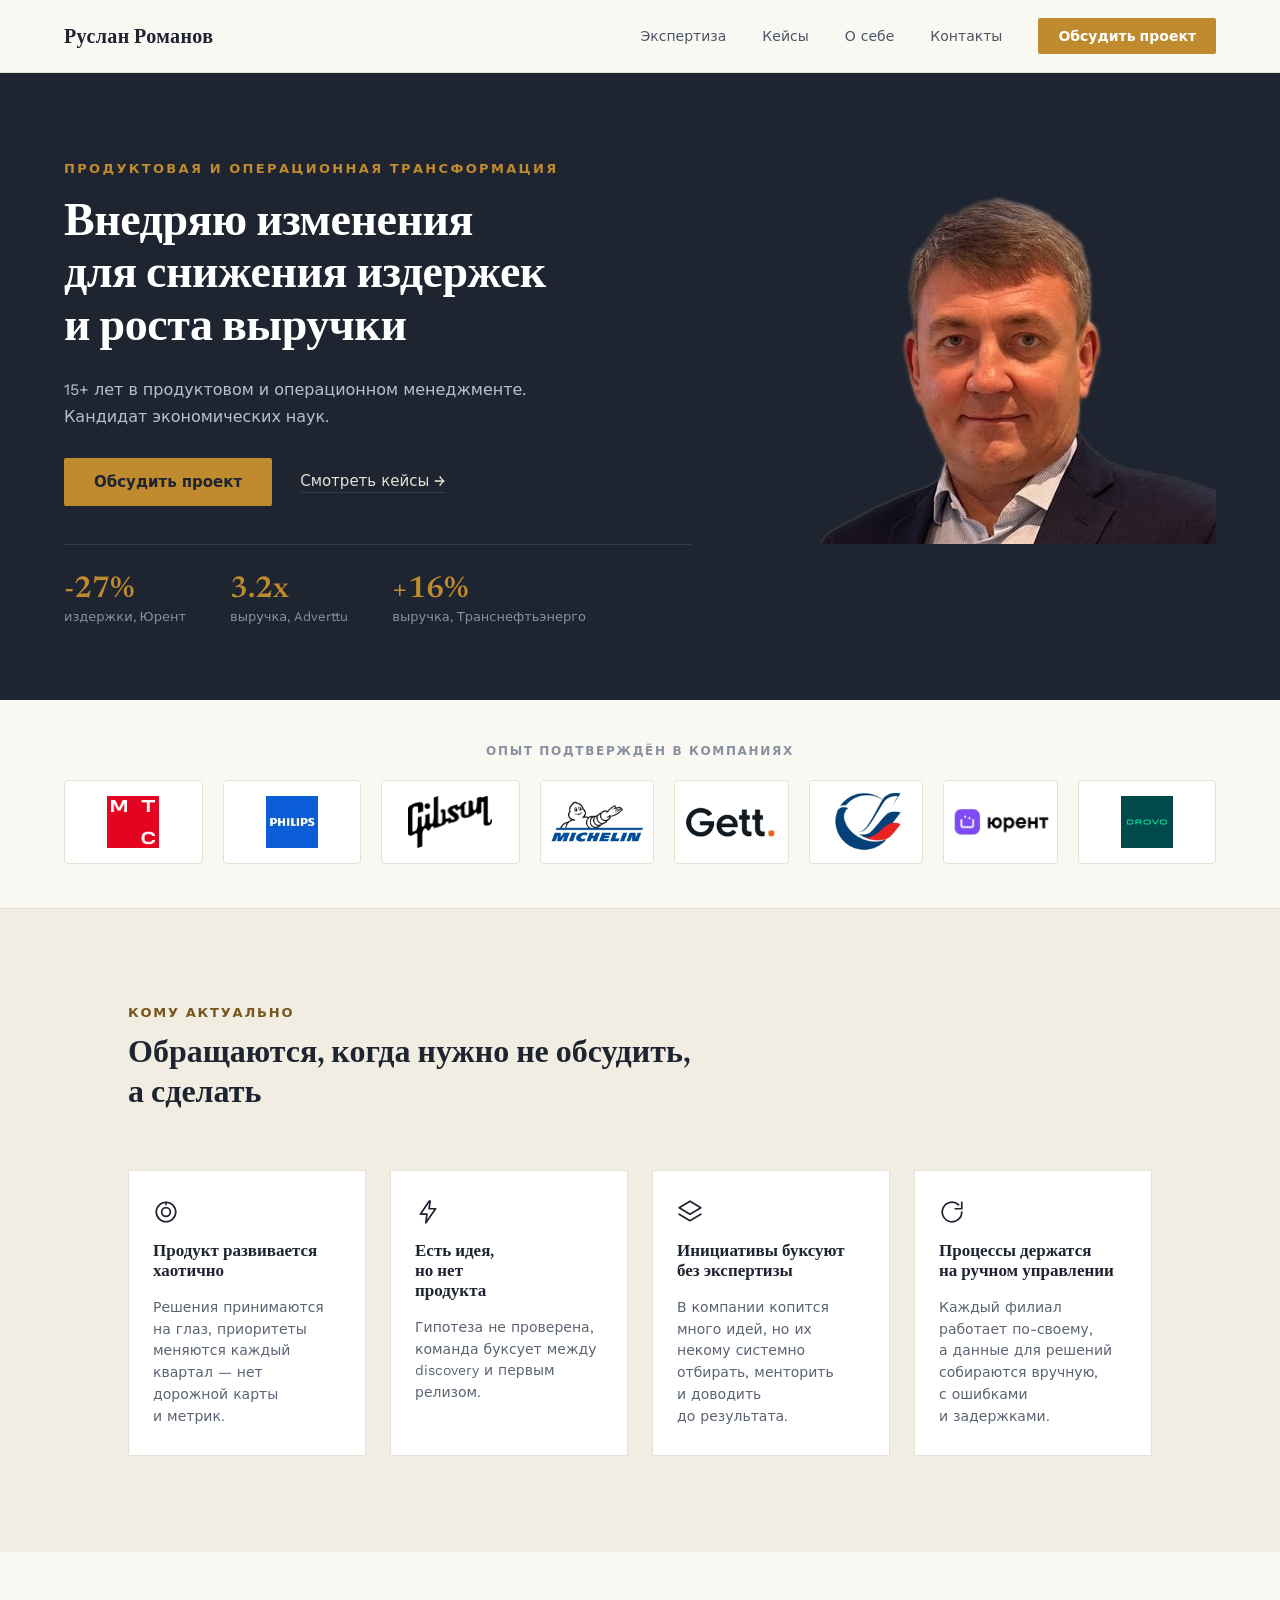
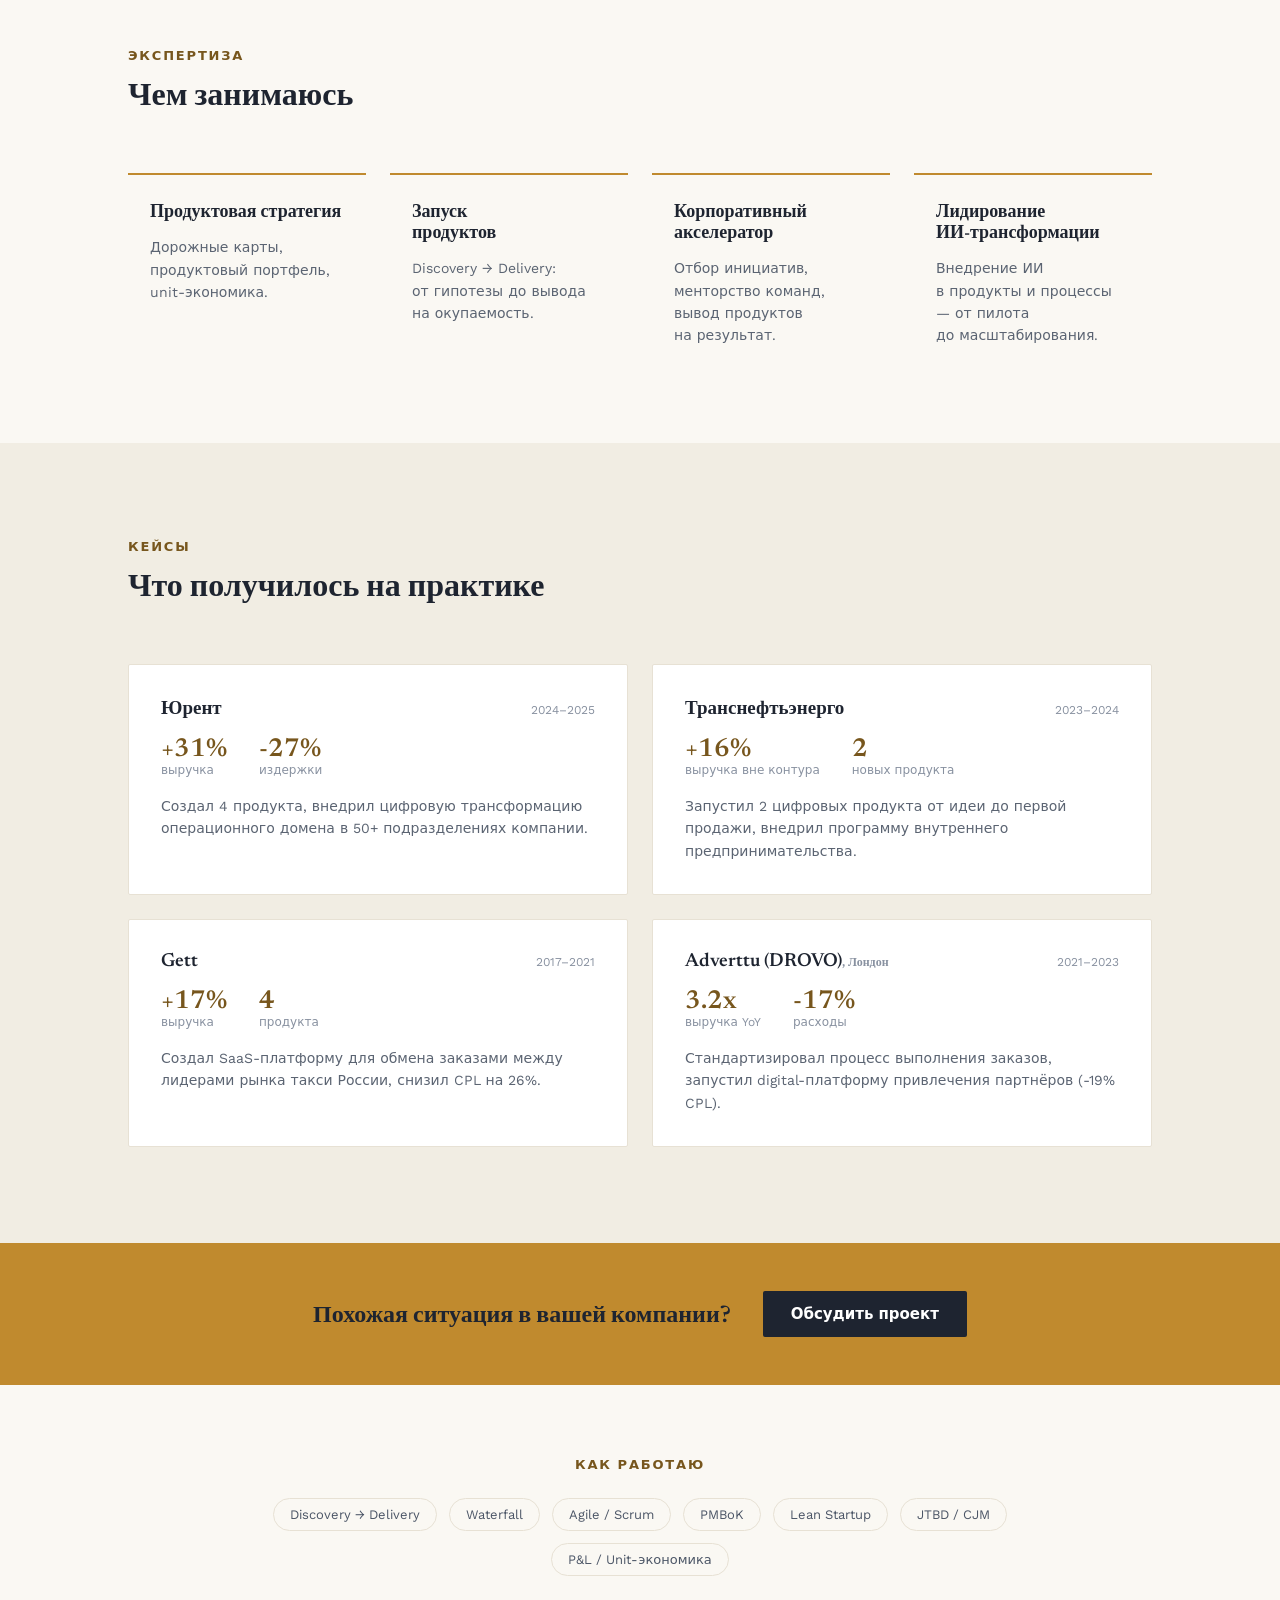
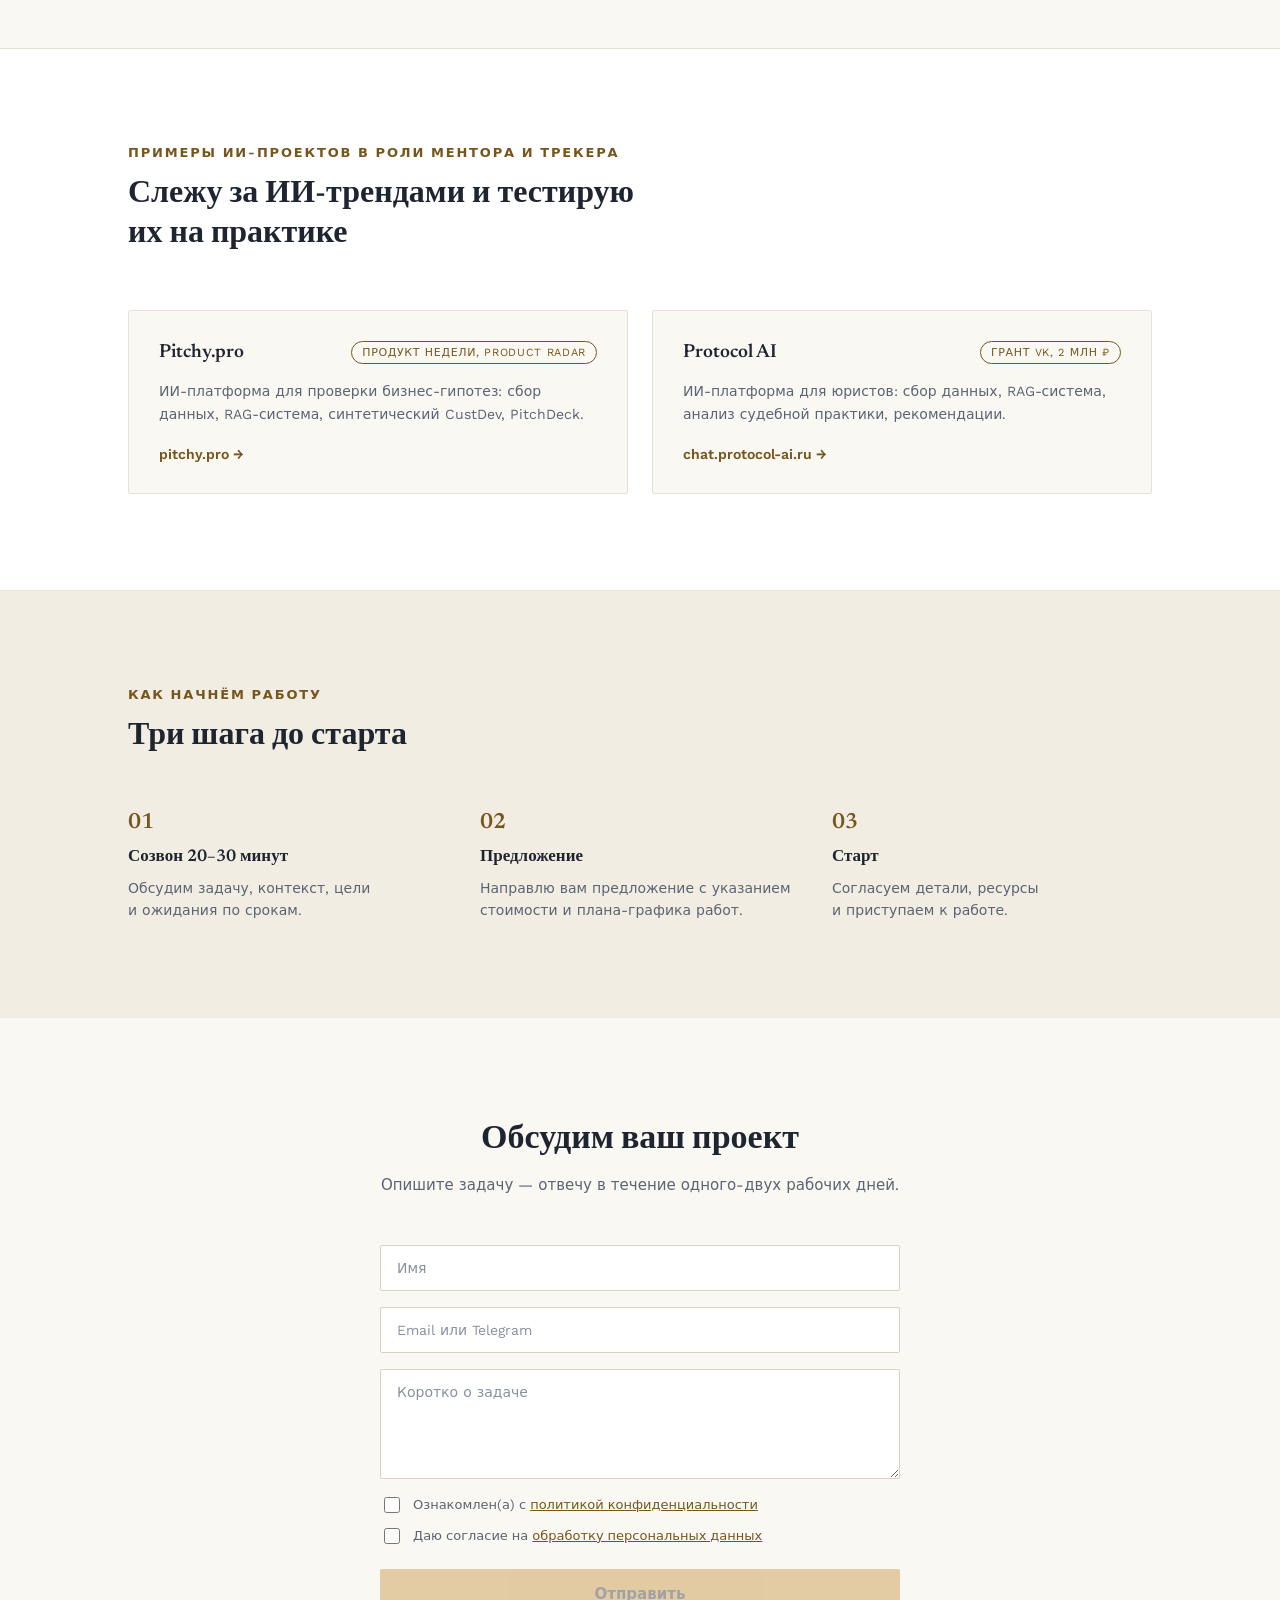
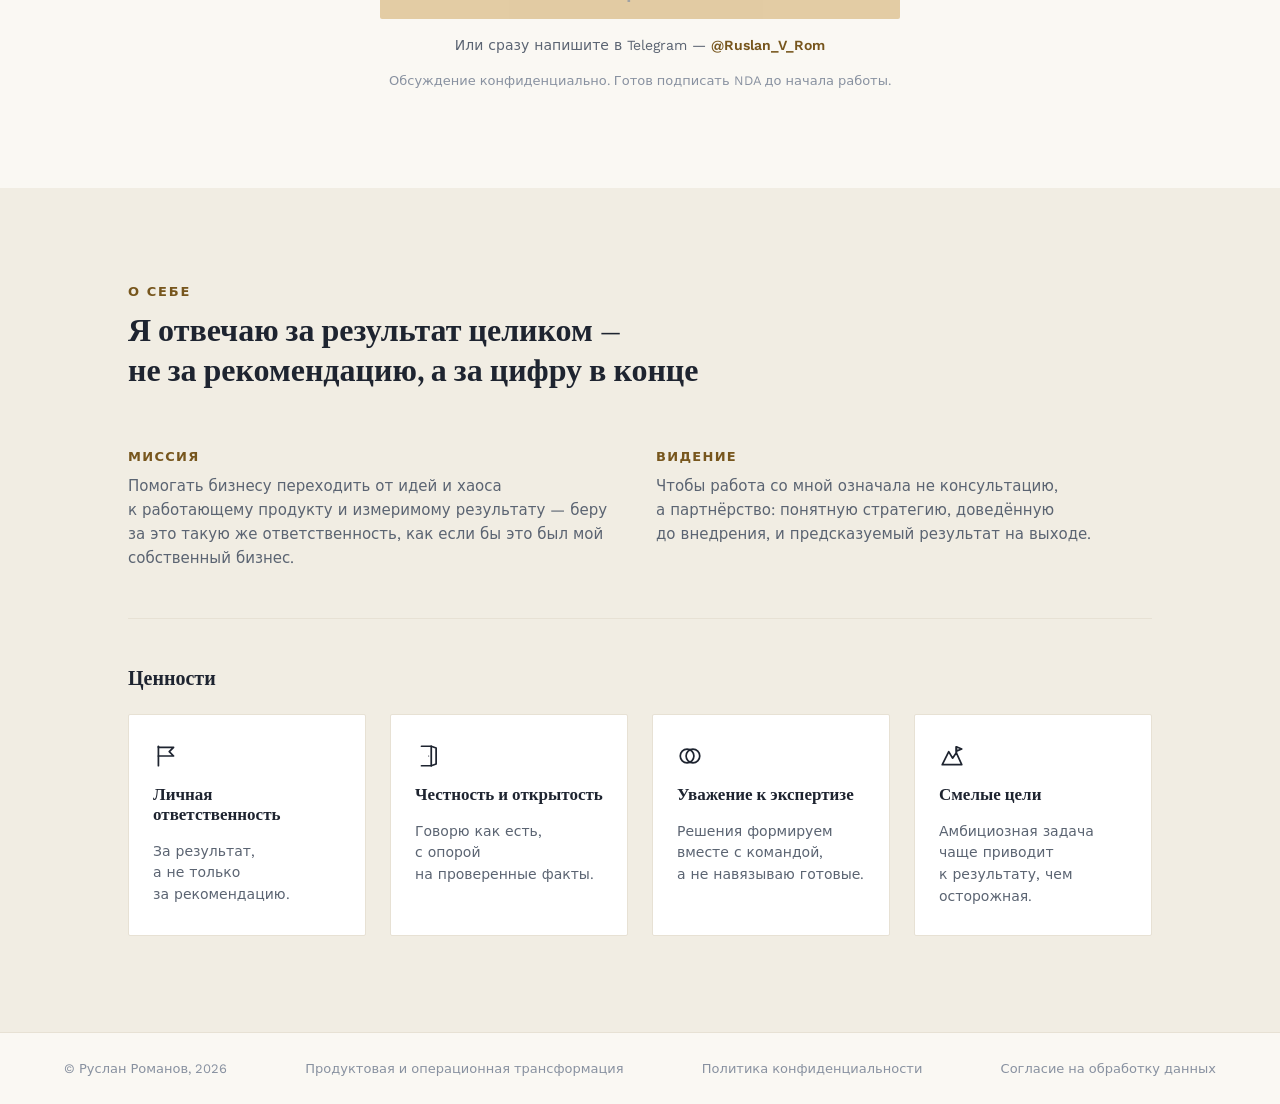
==== commit e5cffbe5: "Заменил AI на ИИ" ====
--- a/index.html
+++ b/index.html
@@ -159,8 +159,8 @@
         <p>Отбор инициатив, менторство команд, вывод продуктов на&nbsp;результат.</p>
       </div>
       <div class="card expertise-card">
-        <h3>Лидирование<br>AI-трансформации</h3>
-        <p>Внедрение AI в&nbsp;продукты и&nbsp;процессы — от&nbsp;пилота до&nbsp;масштабирования.</p>
+        <h3>Лидирование<br>ИИ-трансформации</h3>
+        <p>Внедрение ИИ в&nbsp;продукты и&nbsp;процессы — от&nbsp;пилота до&nbsp;масштабирования.</p>
       </div>
     </div>
   </div>
@@ -246,8 +246,8 @@
 <section class="section section--white-bordered">
   <div class="container">
     <div class="section-head">
-      <div class="section-kicker">Примеры AI-проектов</div>
-      <h2>Слежу за&nbsp;AI-трендами<br class="br-m"> и&nbsp;тестирую их&nbsp;на&nbsp;практике</h2>
+      <div class="section-kicker">Примеры ИИ-проектов в&nbsp;роли ментора и&nbsp;трекера</div>
+      <h2>Слежу за&nbsp;ИИ-трендами<br class="br-m"> и&nbsp;тестирую их&nbsp;на&nbsp;практике</h2>
     </div>
     <div class="grid-2">
       <div class="ai-card">
@@ -255,7 +255,7 @@
           <h3>Pitchy.pro</h3>
           <span class="ai-badge">Продукт недели, Product Radar</span>
         </div>
-        <p>AI-платформа для&nbsp;проверки бизнес-гипотез: сбор данных, RAG-система, синтетический CustDev, PitchDeck.</p>
+        <p>ИИ-платформа для&nbsp;проверки бизнес-гипотез: сбор данных, RAG-система, синтетический CustDev, PitchDeck.</p>
         <a href="https://pitchy.pro" target="_blank" rel="noopener">pitchy.pro →</a>
       </div>
       <div class="ai-card">
@@ -263,7 +263,7 @@
           <h3>Protocol AI</h3>
           <span class="ai-badge">Грант VK, 2 млн ₽</span>
         </div>
-        <p>AI-платформа для&nbsp;юристов: сбор данных, RAG-система, анализ судебной практики, рекомендации.</p>
+        <p>ИИ-платформа для&nbsp;юристов: сбор данных, RAG-система, анализ судебной практики, рекомендации.</p>
         <a href="https://chat.protocol-ai.ru" target="_blank" rel="noopener">chat.protocol-ai.ru →</a>
       </div>
     </div>
@@ -308,13 +308,13 @@
     <input type="text" name="name" placeholder="Имя" autocomplete="name" required>
     <input type="text" name="contact" placeholder="Email или Telegram" autocomplete="email" required>
     <textarea name="message" placeholder="Коротко о задаче" rows="4" required></textarea>
-    <div class="contact-consent">
-      <label class="consent-check">
-        <input type="checkbox" id="consentPrivacy" name="consent_privacy" value="да" required>
+    <div class="agree-group">
+      <label class="agree-row">
+        <input type="checkbox" id="agreePrivacy" name="consent_privacy" value="да" required>
         <span>Ознакомлен(а) с&nbsp;<a href="privacy.html" target="_blank" rel="noopener">политикой конфиденциальности</a></span>
       </label>
-      <label class="consent-check">
-        <input type="checkbox" id="consentProcessing" name="consent_processing" value="да" required>
+      <label class="agree-row">
+        <input type="checkbox" id="agreeProcessing" name="consent_processing" value="да" required>
         <span>Даю согласие на&nbsp;<a href="consent.html" target="_blank" rel="noopener">обработку персональных данных</a></span>
       </label>
     </div>
--- a/css/style.css
+++ b/css/style.css
@@ -559,14 +559,14 @@
   pointer-events: none;
 }
 
-.contact-consent {
+.agree-group {
   display: flex;
   flex-direction: column;
   gap: 10px;
   text-align: left;
 }
 
-.consent-check {
+.agree-row {
   display: flex;
   align-items: flex-start;
   gap: 10px;
@@ -575,7 +575,7 @@
   color: var(--ink-soft-2);
   cursor: pointer;
 }
-.consent-check input[type="checkbox"] {
+.agree-row input[type="checkbox"] {
   width: 16px;
   height: 16px;
   margin-top: 2px;
@@ -583,8 +583,8 @@
   accent-color: var(--accent);
   cursor: pointer;
 }
-.consent-check a { text-decoration: underline; }
-.consent-check a:hover { color: var(--ink); }
+.agree-row a { text-decoration: underline; }
+.agree-row a:hover { color: var(--ink); }
 
 .contact-submit {
   width: 100%;
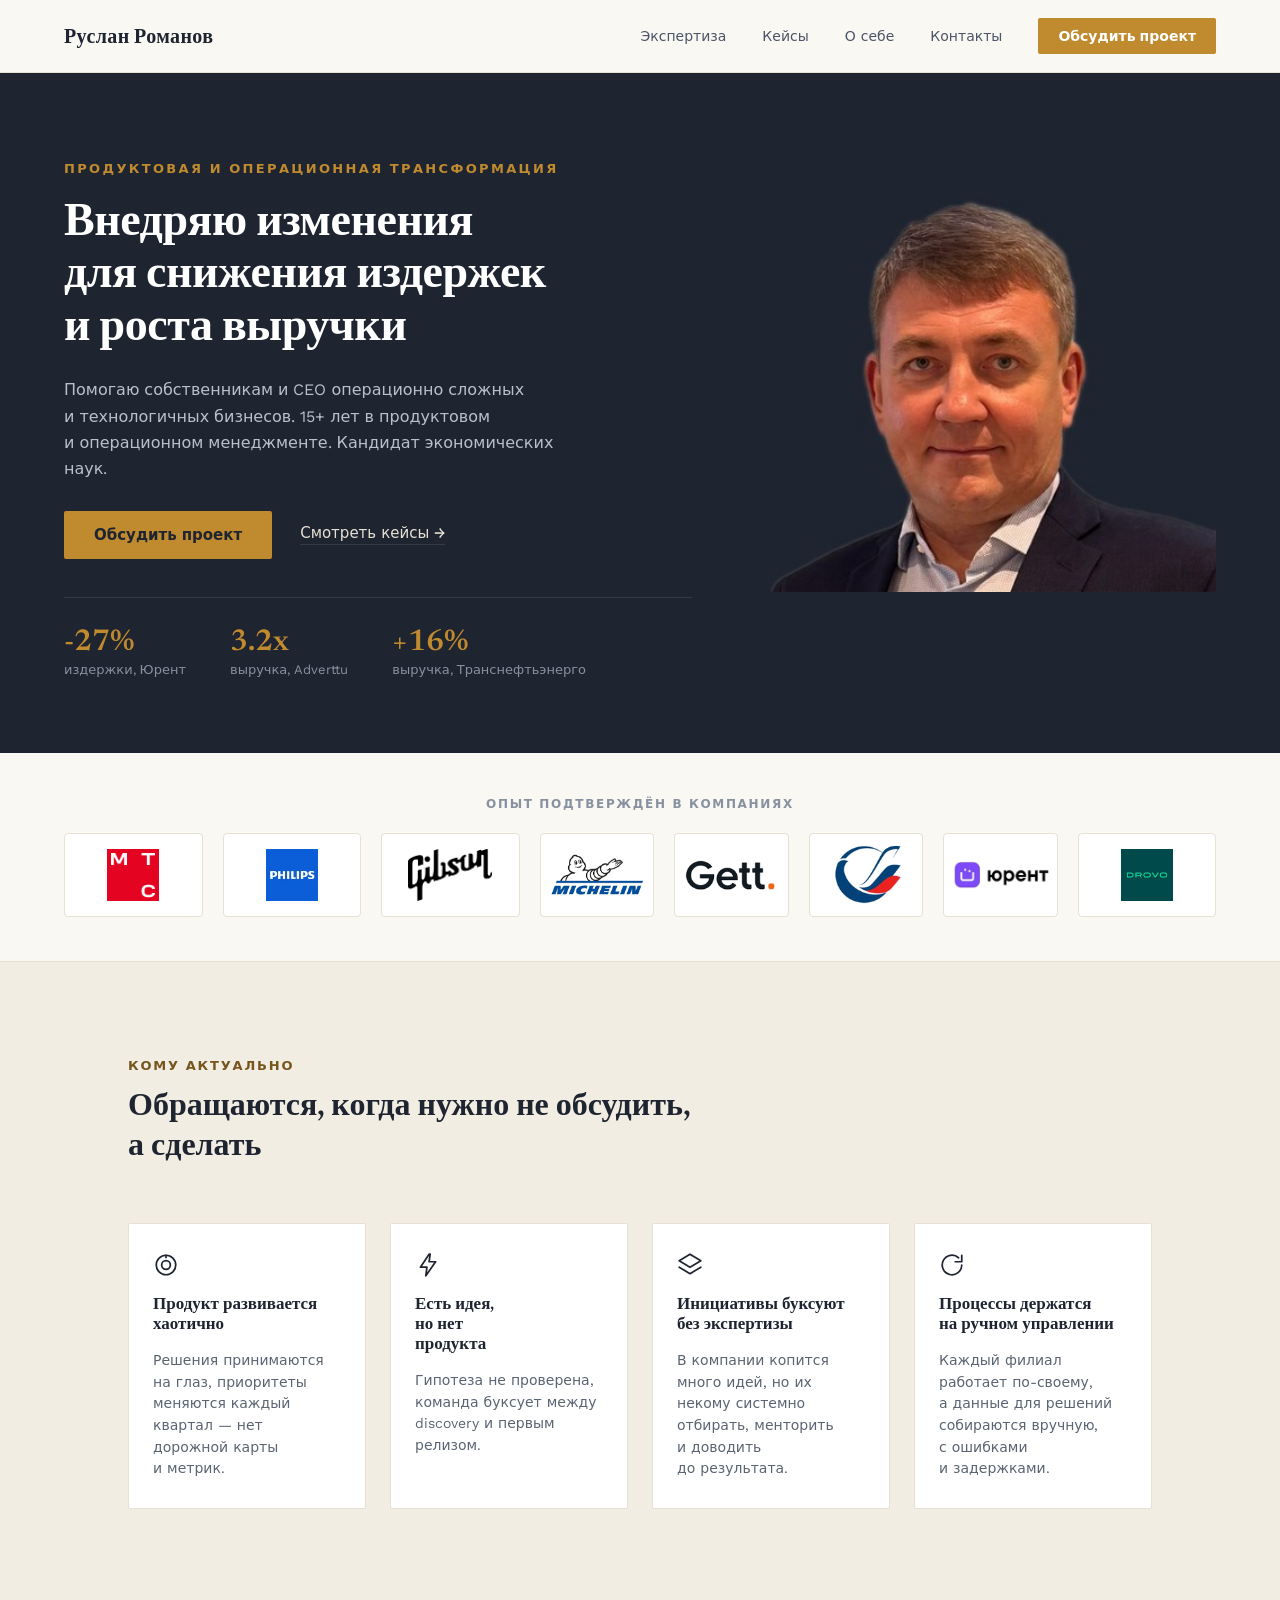
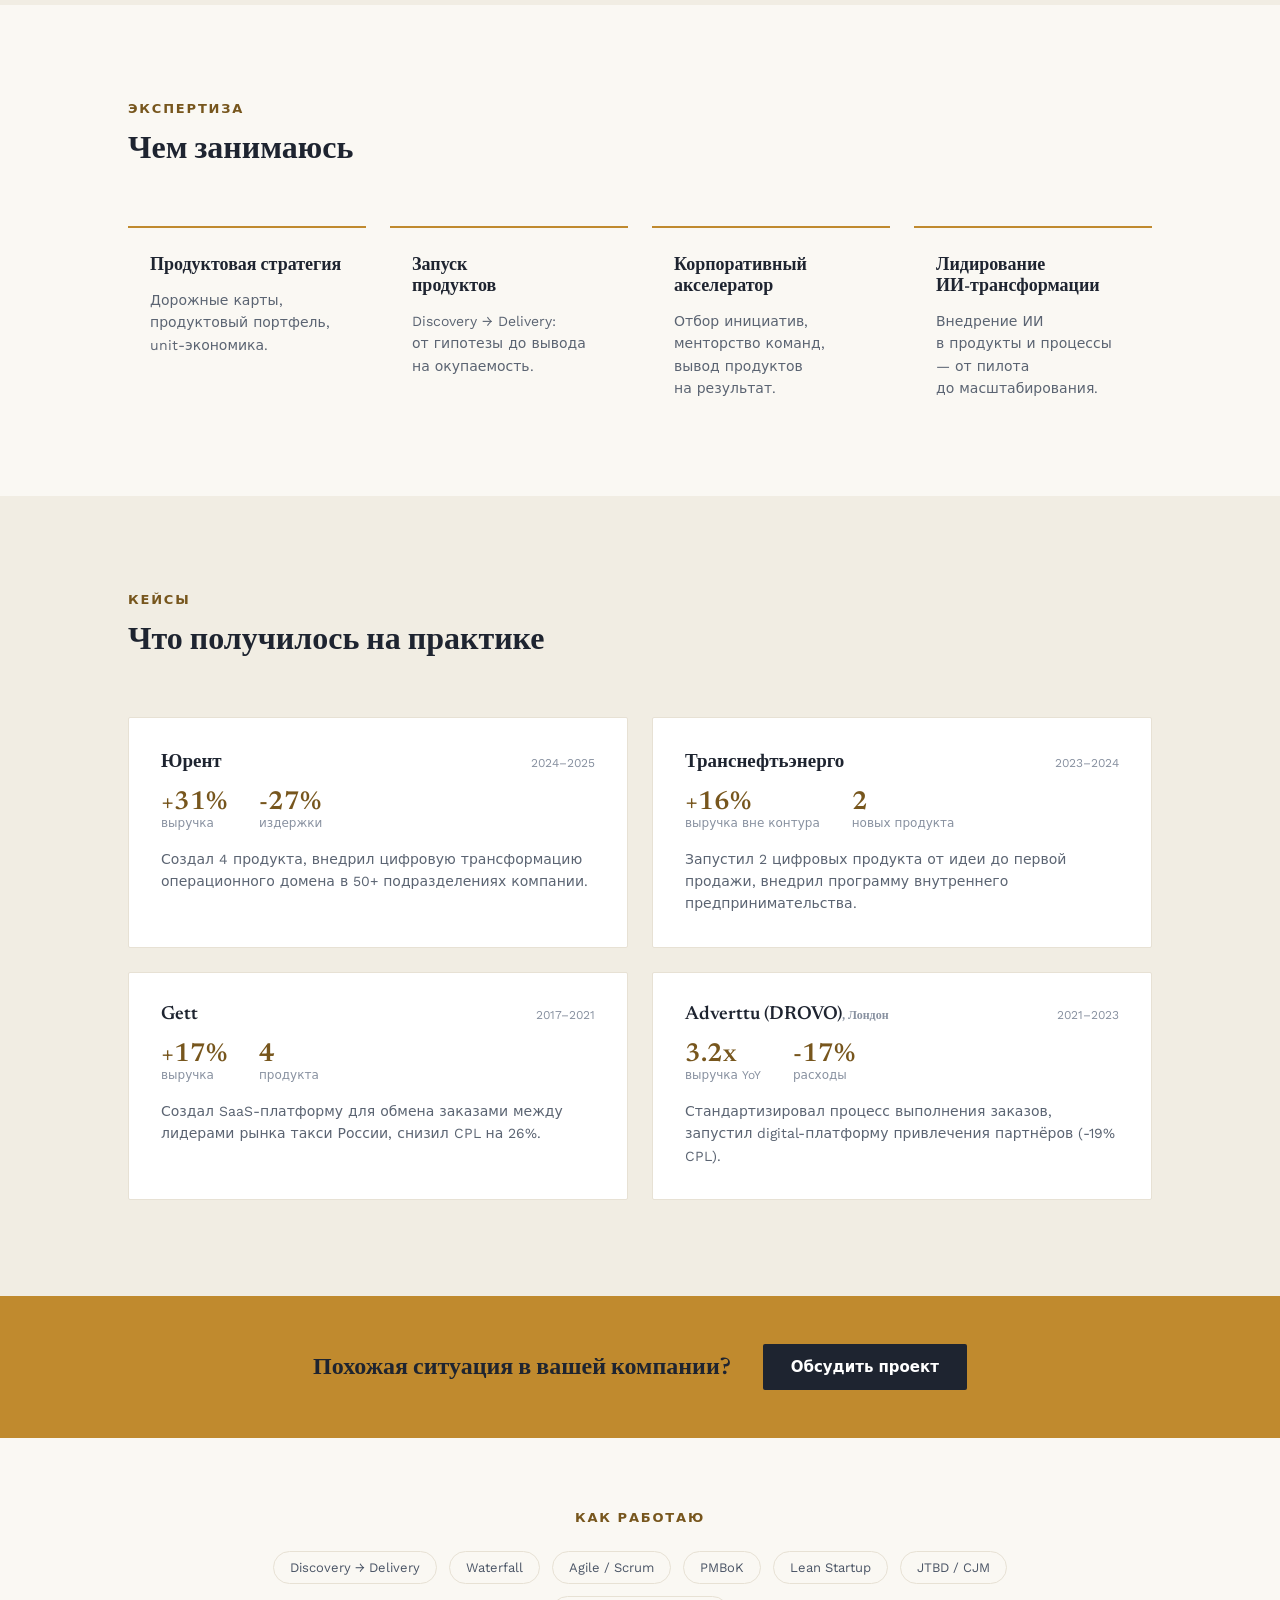
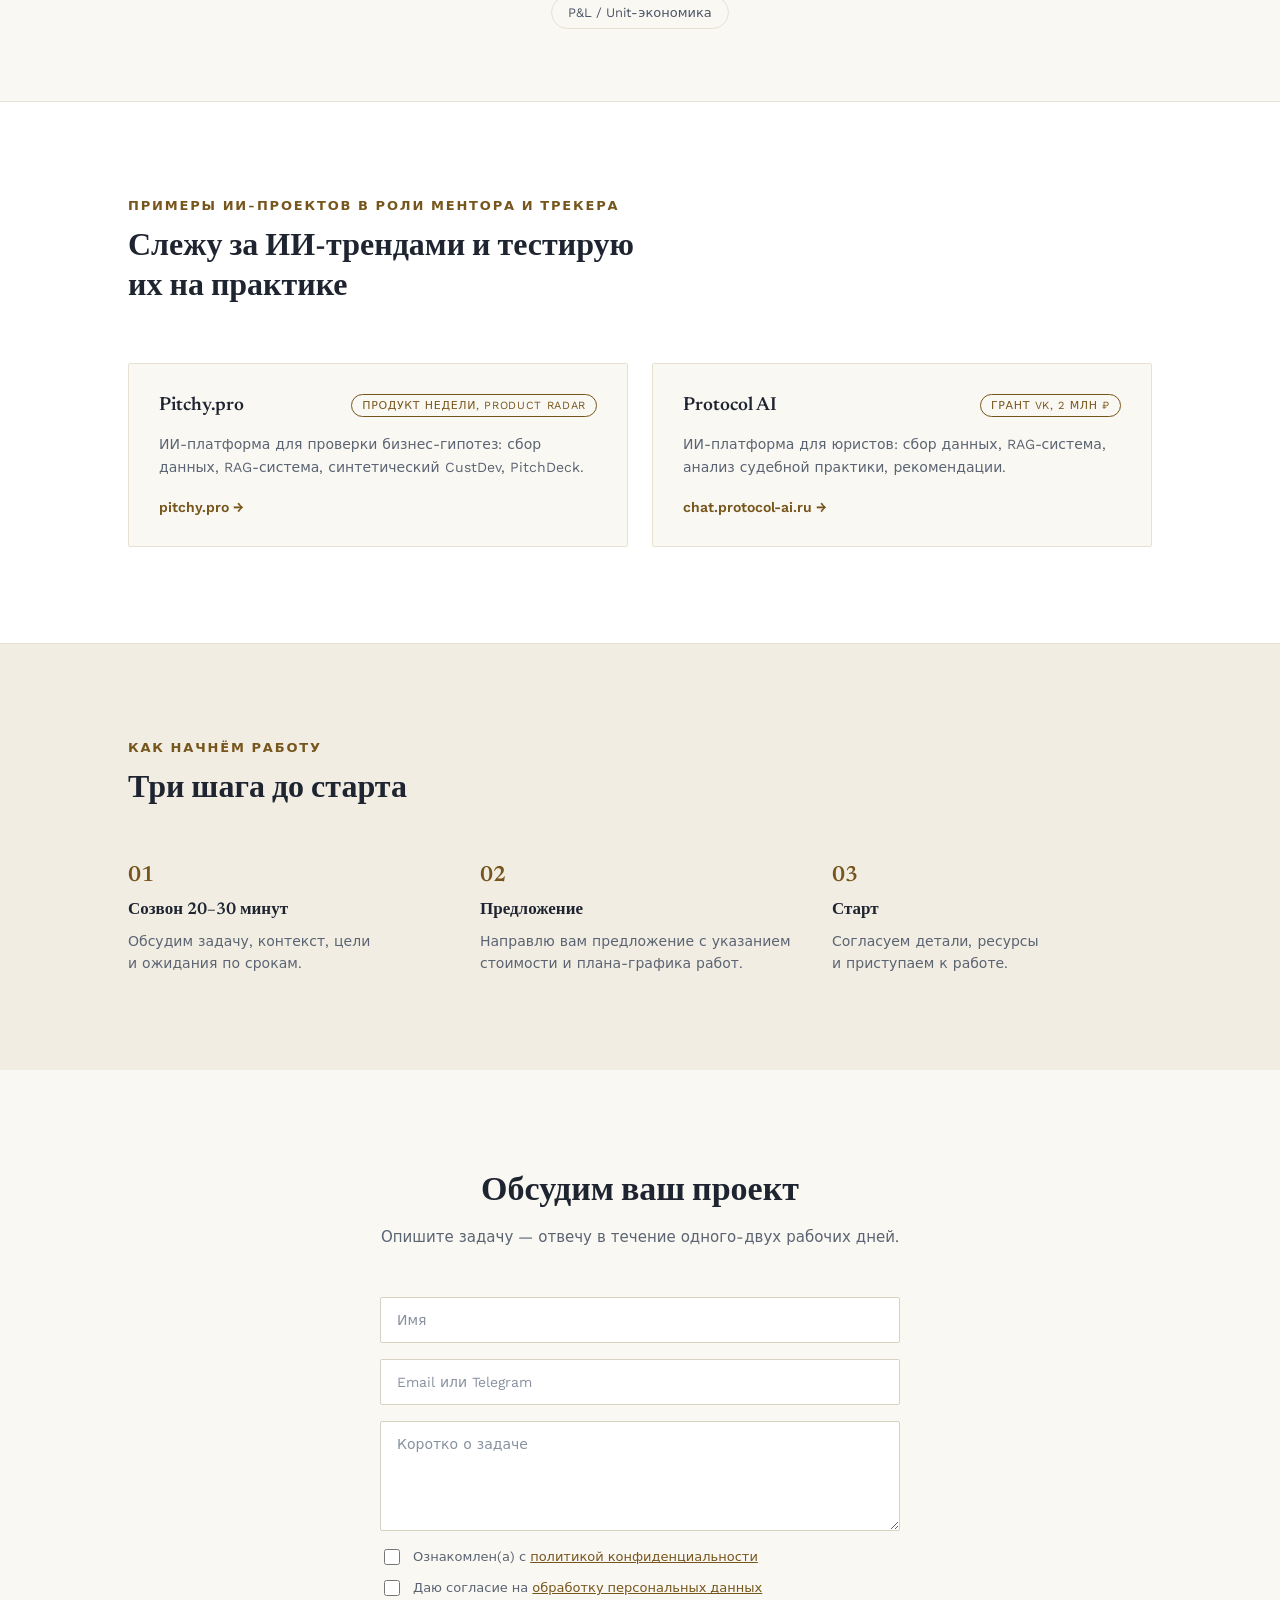
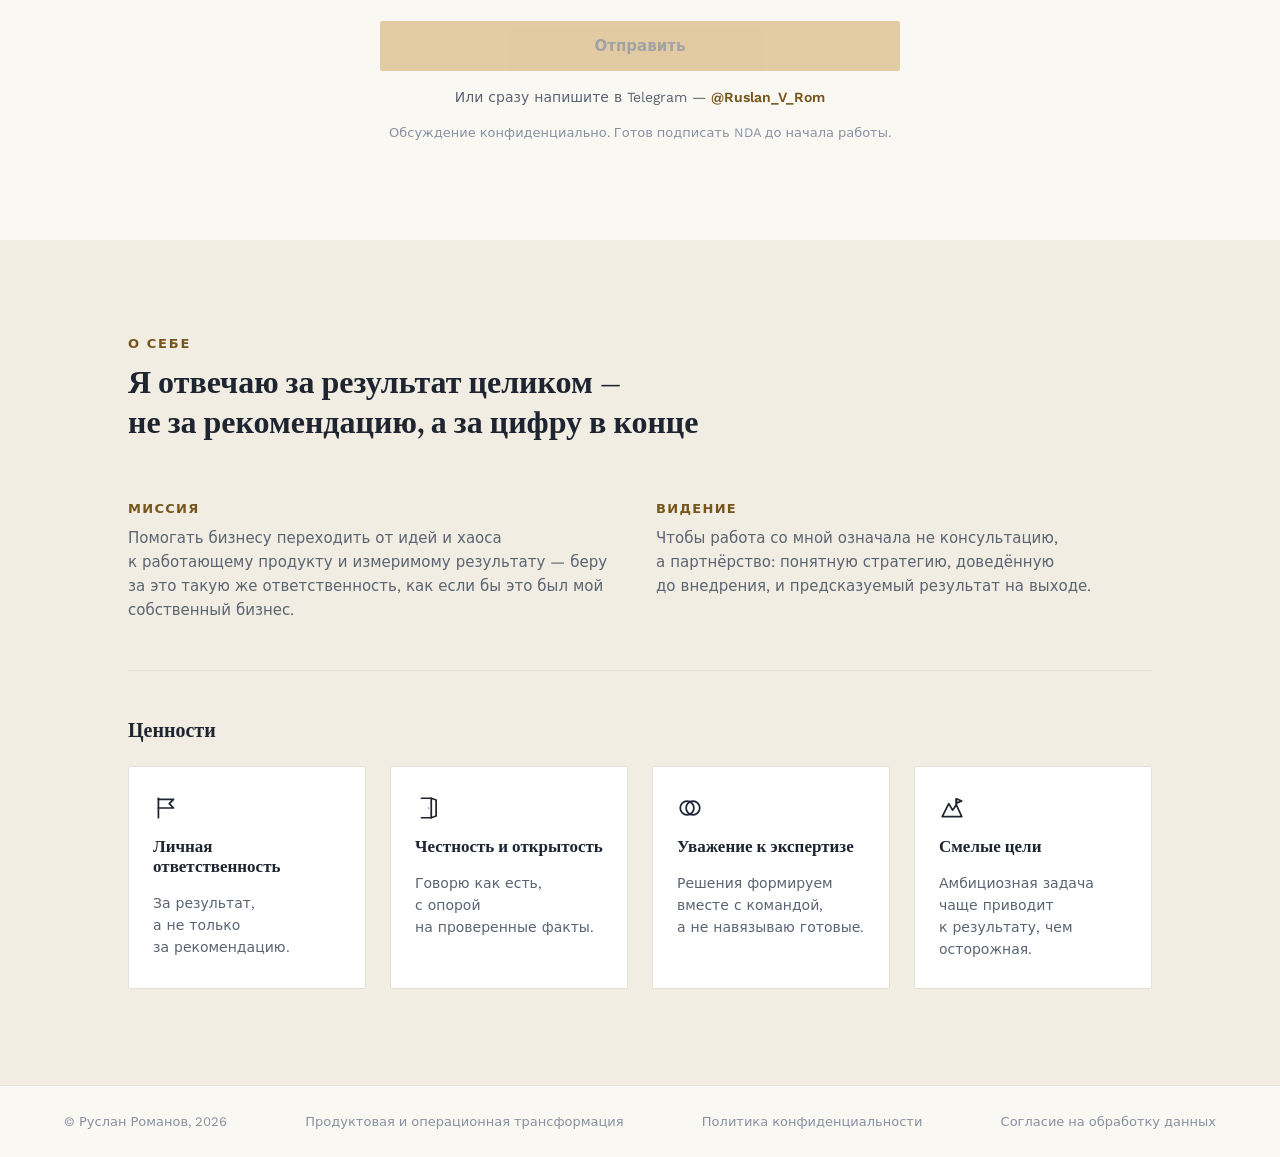
==== commit ccc3d2e0: "Корректировка верстка + текста по Hero" ====
--- a/index.html
+++ b/index.html
@@ -65,7 +65,7 @@
     <div class="hero-text">
       <div class="hero-kicker">Продуктовая и&nbsp;операционная трансформация</div>
       <h1>Внедряю изменения для&nbsp;снижения издержек и&nbsp;роста выручки</h1>
-      <p class="hero-sub">15+ лет в&nbsp;продуктовом и&nbsp;операционном менеджменте. Кандидат экономических наук.</p>
+      <p class="hero-sub">Помогаю собственникам и&nbsp;CEO операционно сложных и&nbsp;технологичных бизнесов. 15+ лет в&nbsp;продуктовом и&nbsp;операционном менеджменте. Кандидат экономических наук.</p>
       <div class="hero-ctas">
         <a href="#contact" class="btn btn-accent">Обсудить проект</a>
         <a href="#cases" class="hero-link">Смотреть кейсы →</a>
@@ -86,7 +86,7 @@
       </div>
     </div>
     <div class="hero-photo-wrap">
-      <img class="hero-photo" src="assets/photo.jpg" alt="Руслан Романов" width="412" height="383">
+      <img class="hero-photo" src="assets/photo.jpg" alt="Руслан Романов" width="469" height="436">
     </div>
   </div>
 </section>
@@ -159,7 +159,7 @@
         <p>Отбор инициатив, менторство команд, вывод продуктов на&nbsp;результат.</p>
       </div>
       <div class="card expertise-card">
-        <h3>Лидирование<br>ИИ-трансформации</h3>
+        <h3>Лидирование <span class="nobreak">ИИ-трансформации</span></h3>
         <p>Внедрение ИИ в&nbsp;продукты и&nbsp;процессы — от&nbsp;пилота до&nbsp;масштабирования.</p>
       </div>
     </div>
@@ -330,7 +330,7 @@
   <div class="container">
     <div class="section-head">
       <div class="section-kicker">О себе</div>
-      <h2>Я отвечаю за&nbsp;результат целиком — не&nbsp;за&nbsp;рекомендацию, а&nbsp;за&nbsp;цифру в&nbsp;конце</h2>
+      <h2>Я отвечаю за&nbsp;результат целиком —<br class="br-m"> не&nbsp;за&nbsp;рекомендацию, а&nbsp;за&nbsp;цифру в&nbsp;конце</h2>
     </div>
 
     <div class="about-mv">
--- a/css/style.css
+++ b/css/style.css
@@ -247,7 +247,7 @@
 
 .hero-photo {
   width: 100%;
-  max-width: 412px;
+  max-width: 469px;
   height: auto;
   border-radius: 2px;
 }
@@ -328,6 +328,7 @@
 .br-d { display: inline; }
 .br-m { display: none; }
 .hide-m { display: inline; }
+.nobreak { white-space: nowrap; }
 
 /* ---------- GENERIC PADDED SECTIONS ---------- */
 
@@ -785,6 +786,7 @@
   .section { padding-top: 48px; padding-bottom: 48px; }
   .section-head { margin-bottom: 28px; }
   .section-head h2 { font-size: 24px; }
+  #about h2 { font-size: 15px; line-height: 1.4; }
   .section-kicker { font-size: 12px; margin-bottom: 10px; }
 
   .grid-4, .grid-2, .grid-3 { grid-template-columns: 1fr; gap: 16px; }
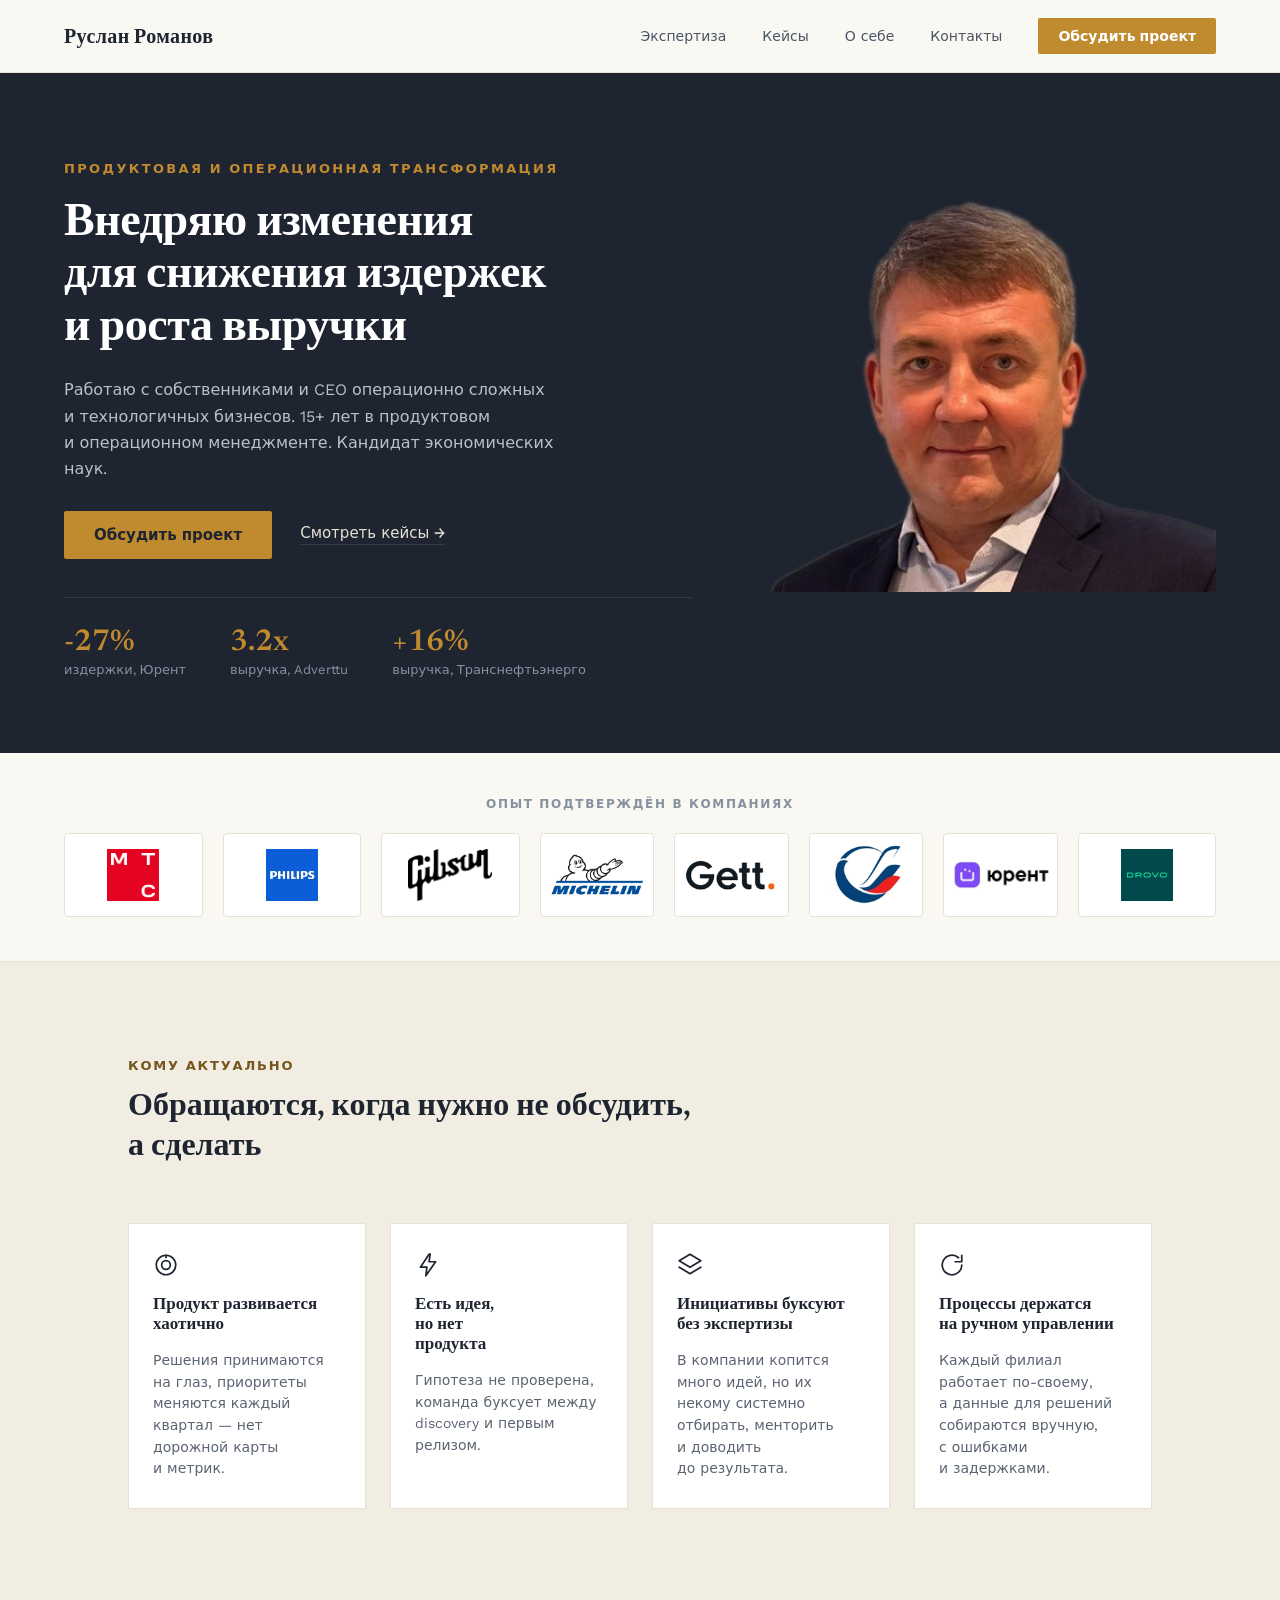
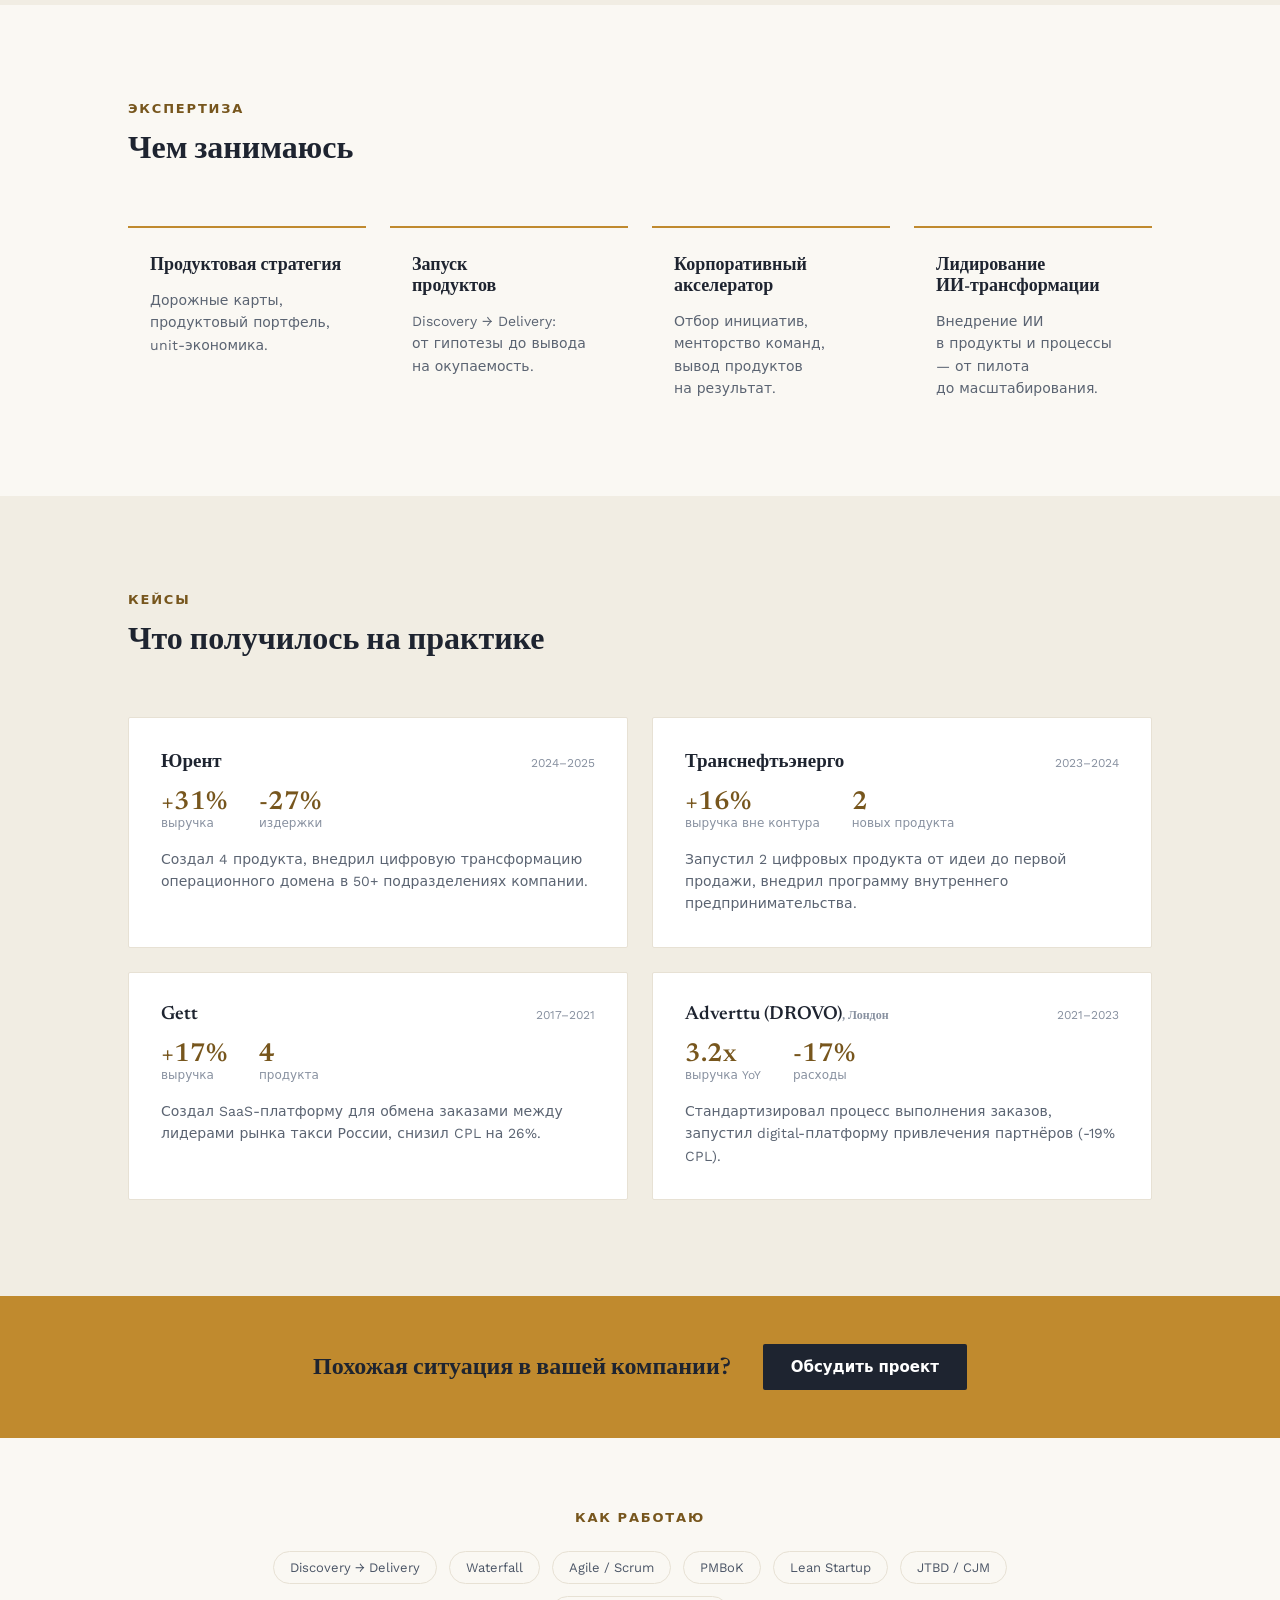
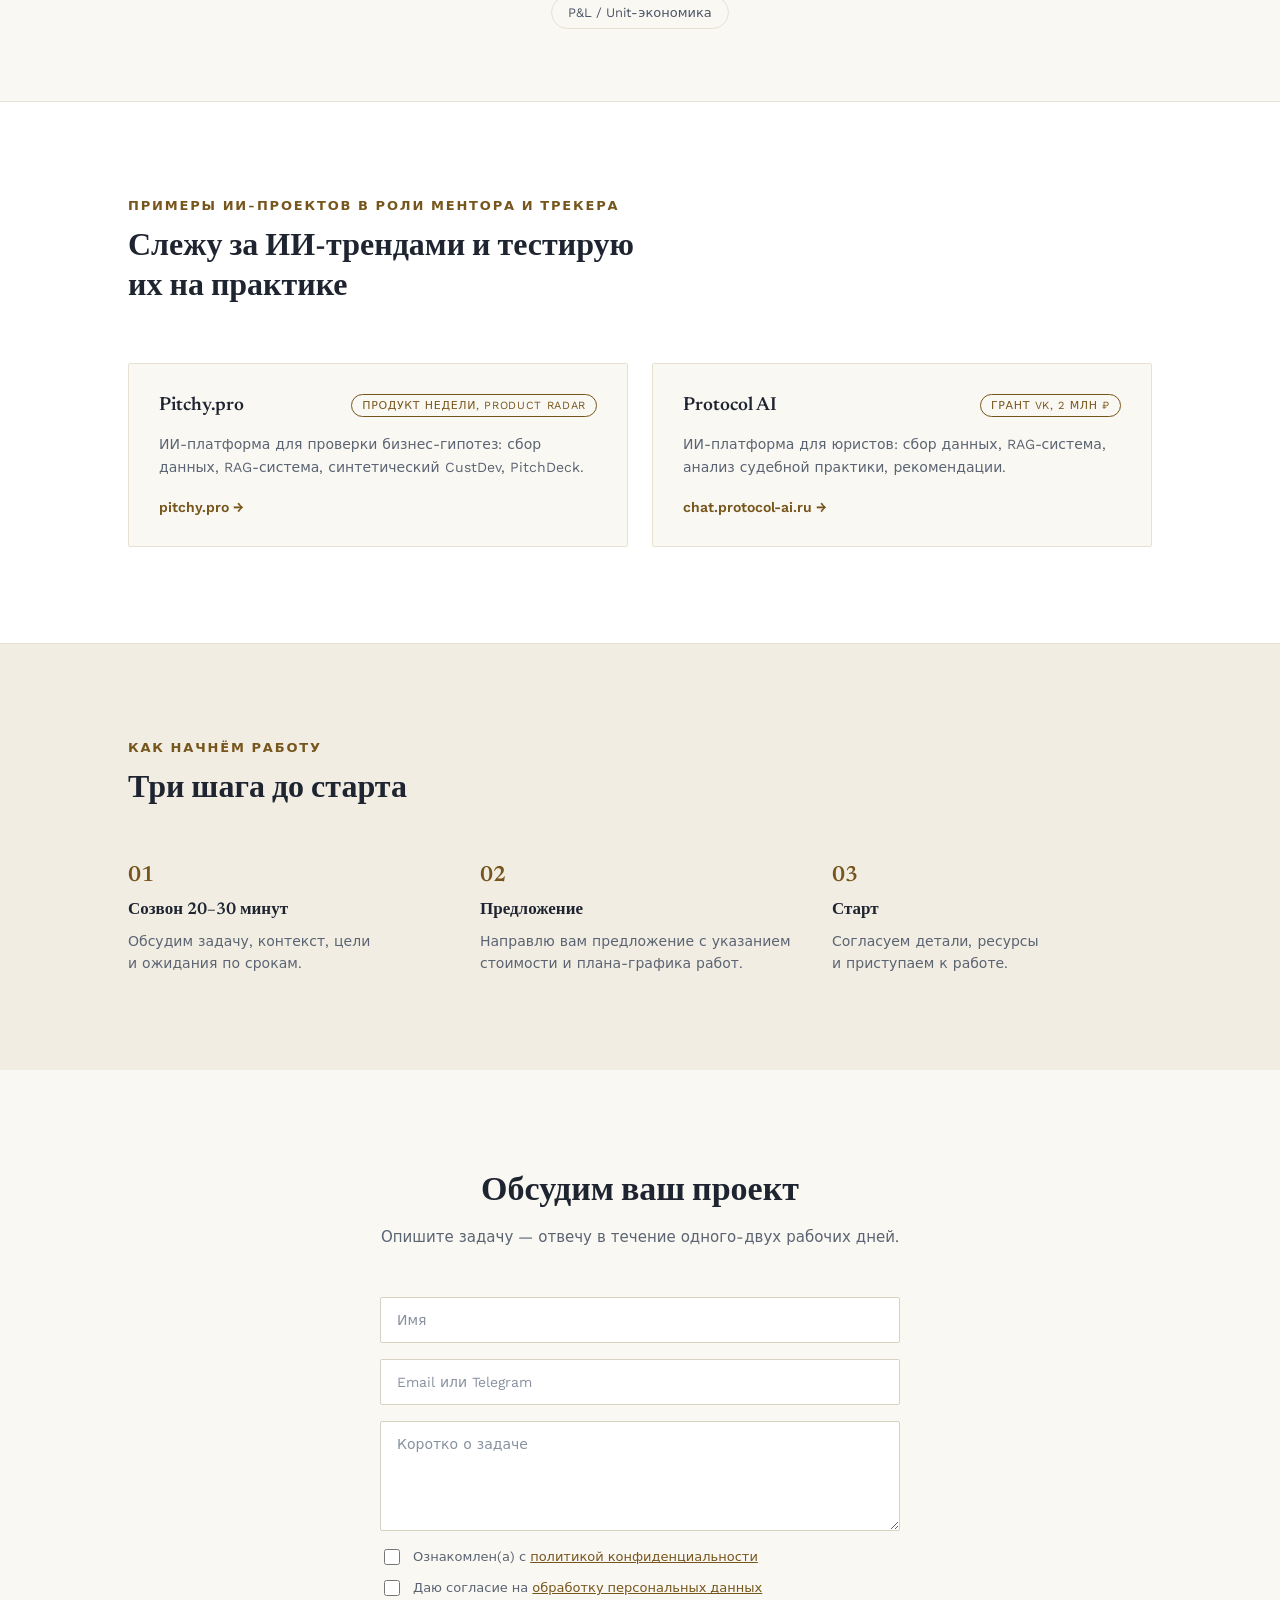
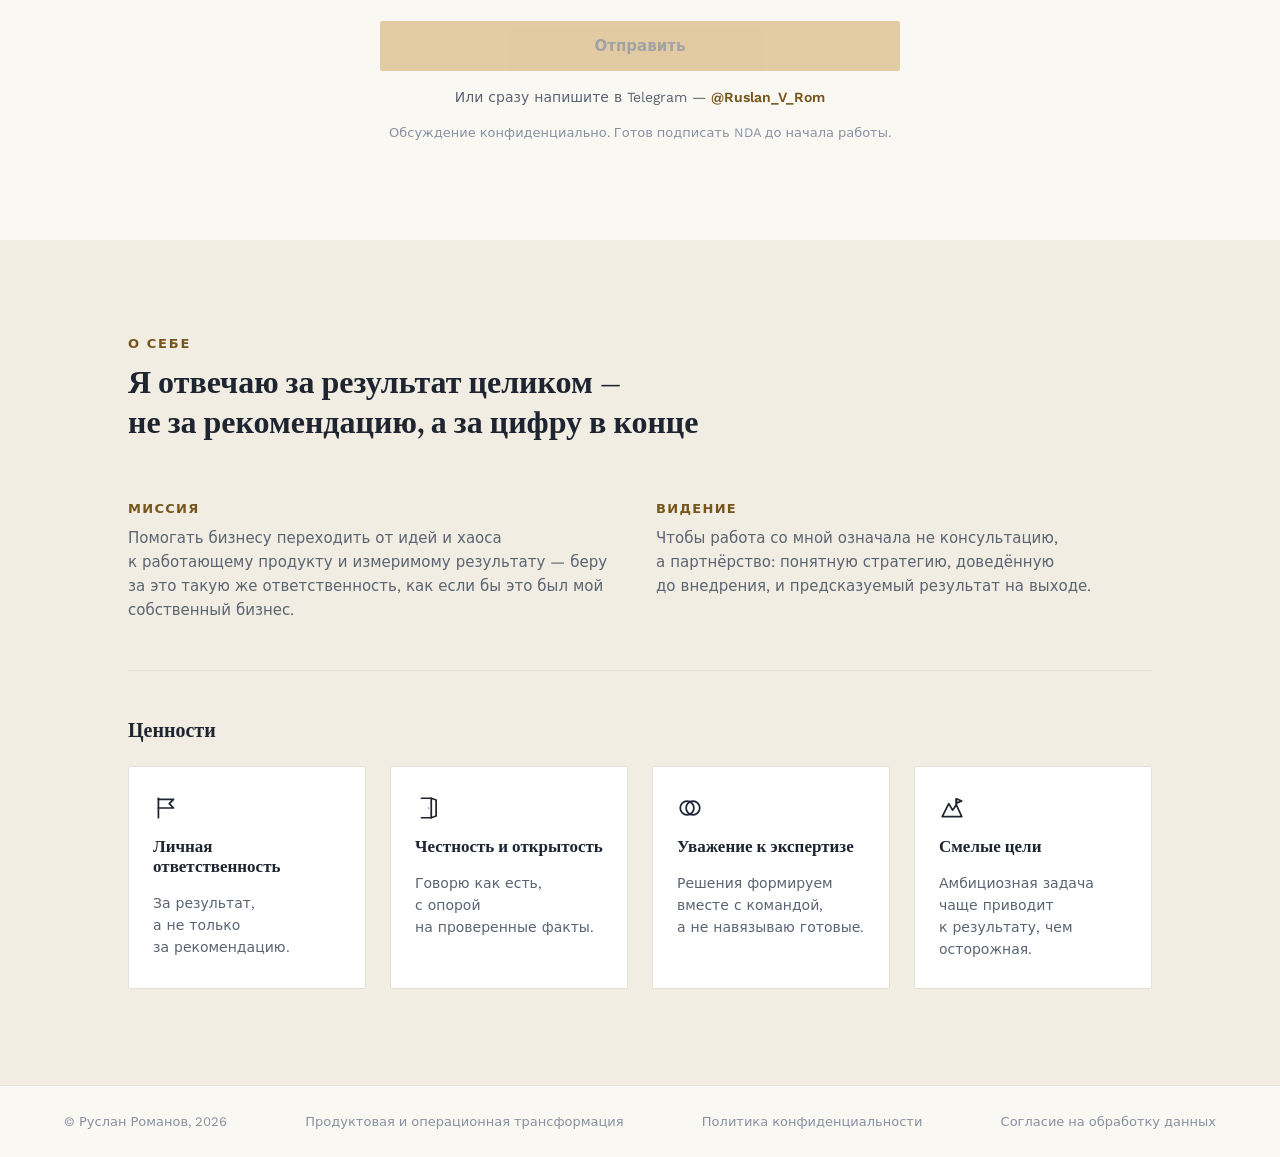
==== commit 677e8c3d: "Текст под Hero" ====
--- a/index.html
+++ b/index.html
@@ -65,7 +65,7 @@
     <div class="hero-text">
       <div class="hero-kicker">Продуктовая и&nbsp;операционная трансформация</div>
       <h1>Внедряю изменения для&nbsp;снижения издержек и&nbsp;роста выручки</h1>
-      <p class="hero-sub">Помогаю собственникам и&nbsp;CEO операционно сложных и&nbsp;технологичных бизнесов. 15+ лет в&nbsp;продуктовом и&nbsp;операционном менеджменте. Кандидат экономических наук.</p>
+      <p class="hero-sub">Работаю с&nbsp;собственниками и&nbsp;CEO операционно сложных и&nbsp;технологичных бизнесов. 15+ лет в&nbsp;продуктовом и&nbsp;операционном менеджменте. Кандидат экономических наук.</p>
       <div class="hero-ctas">
         <a href="#contact" class="btn btn-accent">Обсудить проект</a>
         <a href="#cases" class="hero-link">Смотреть кейсы →</a>
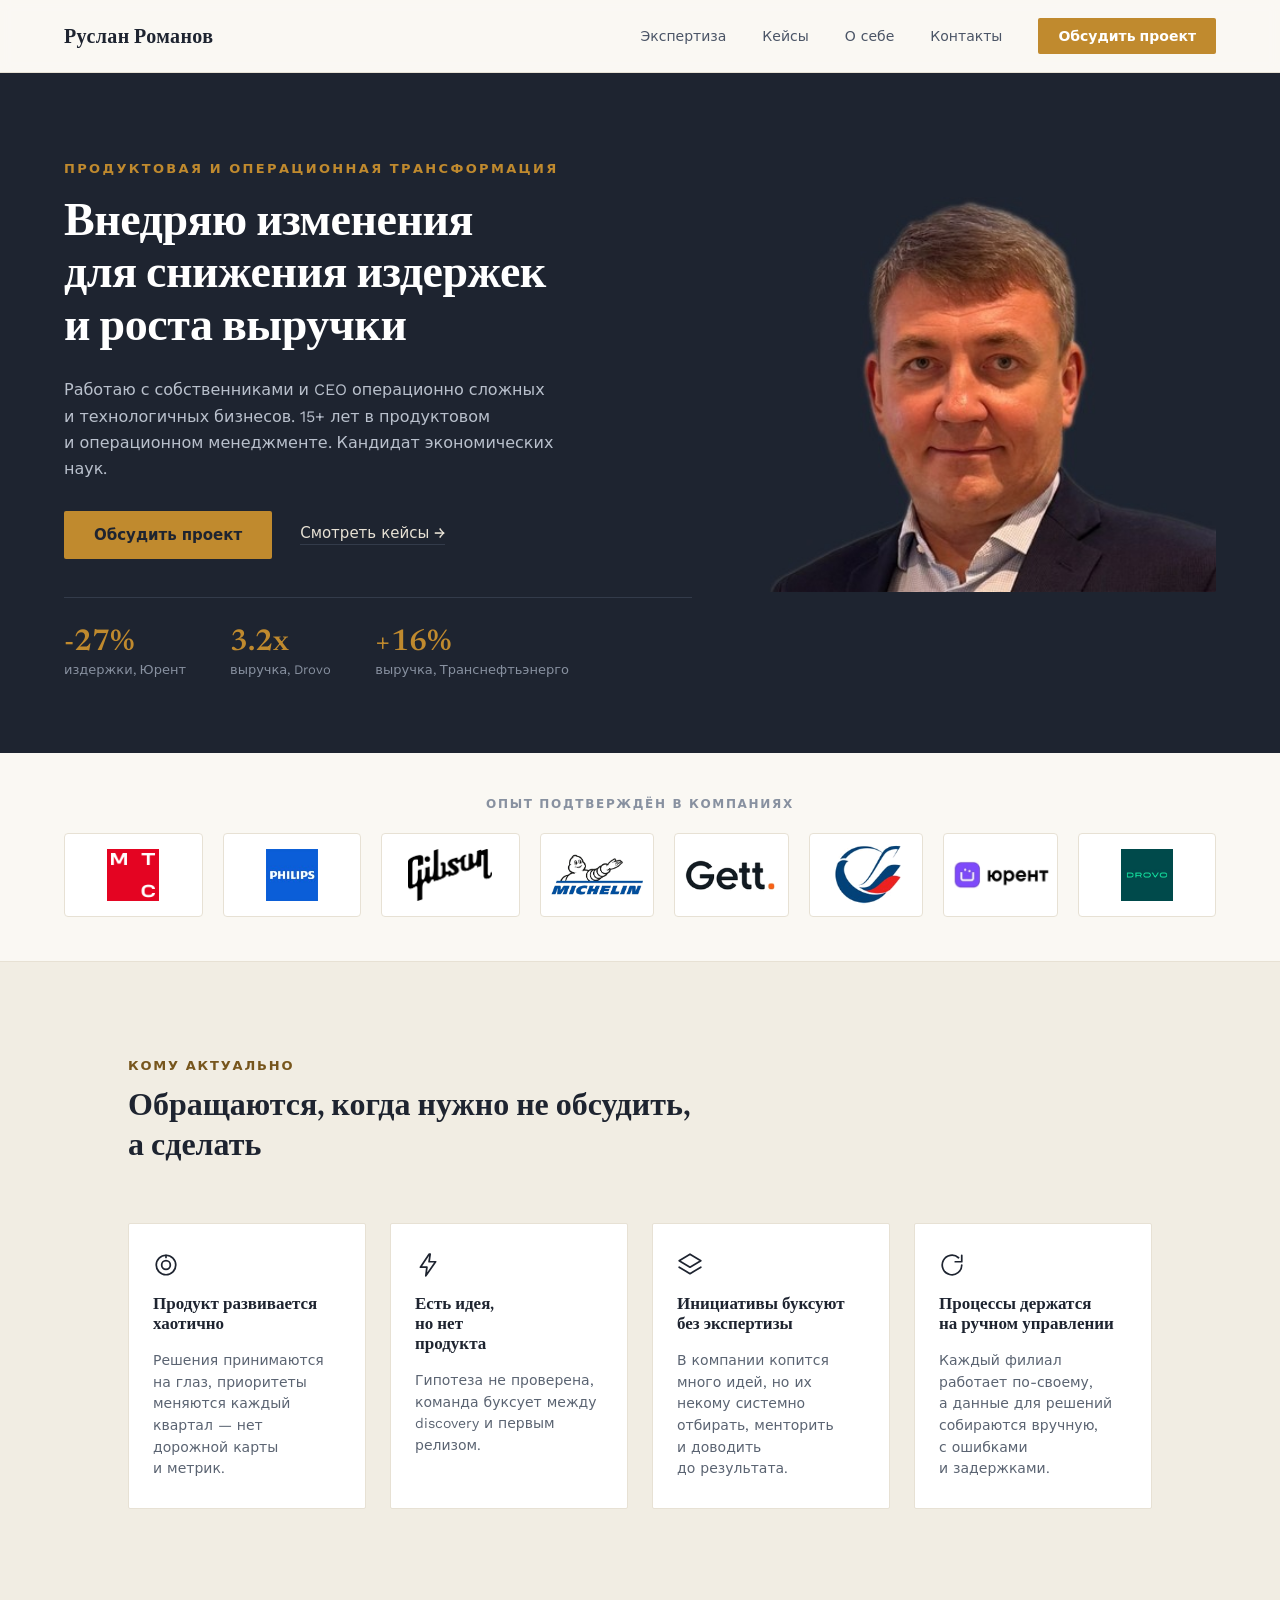
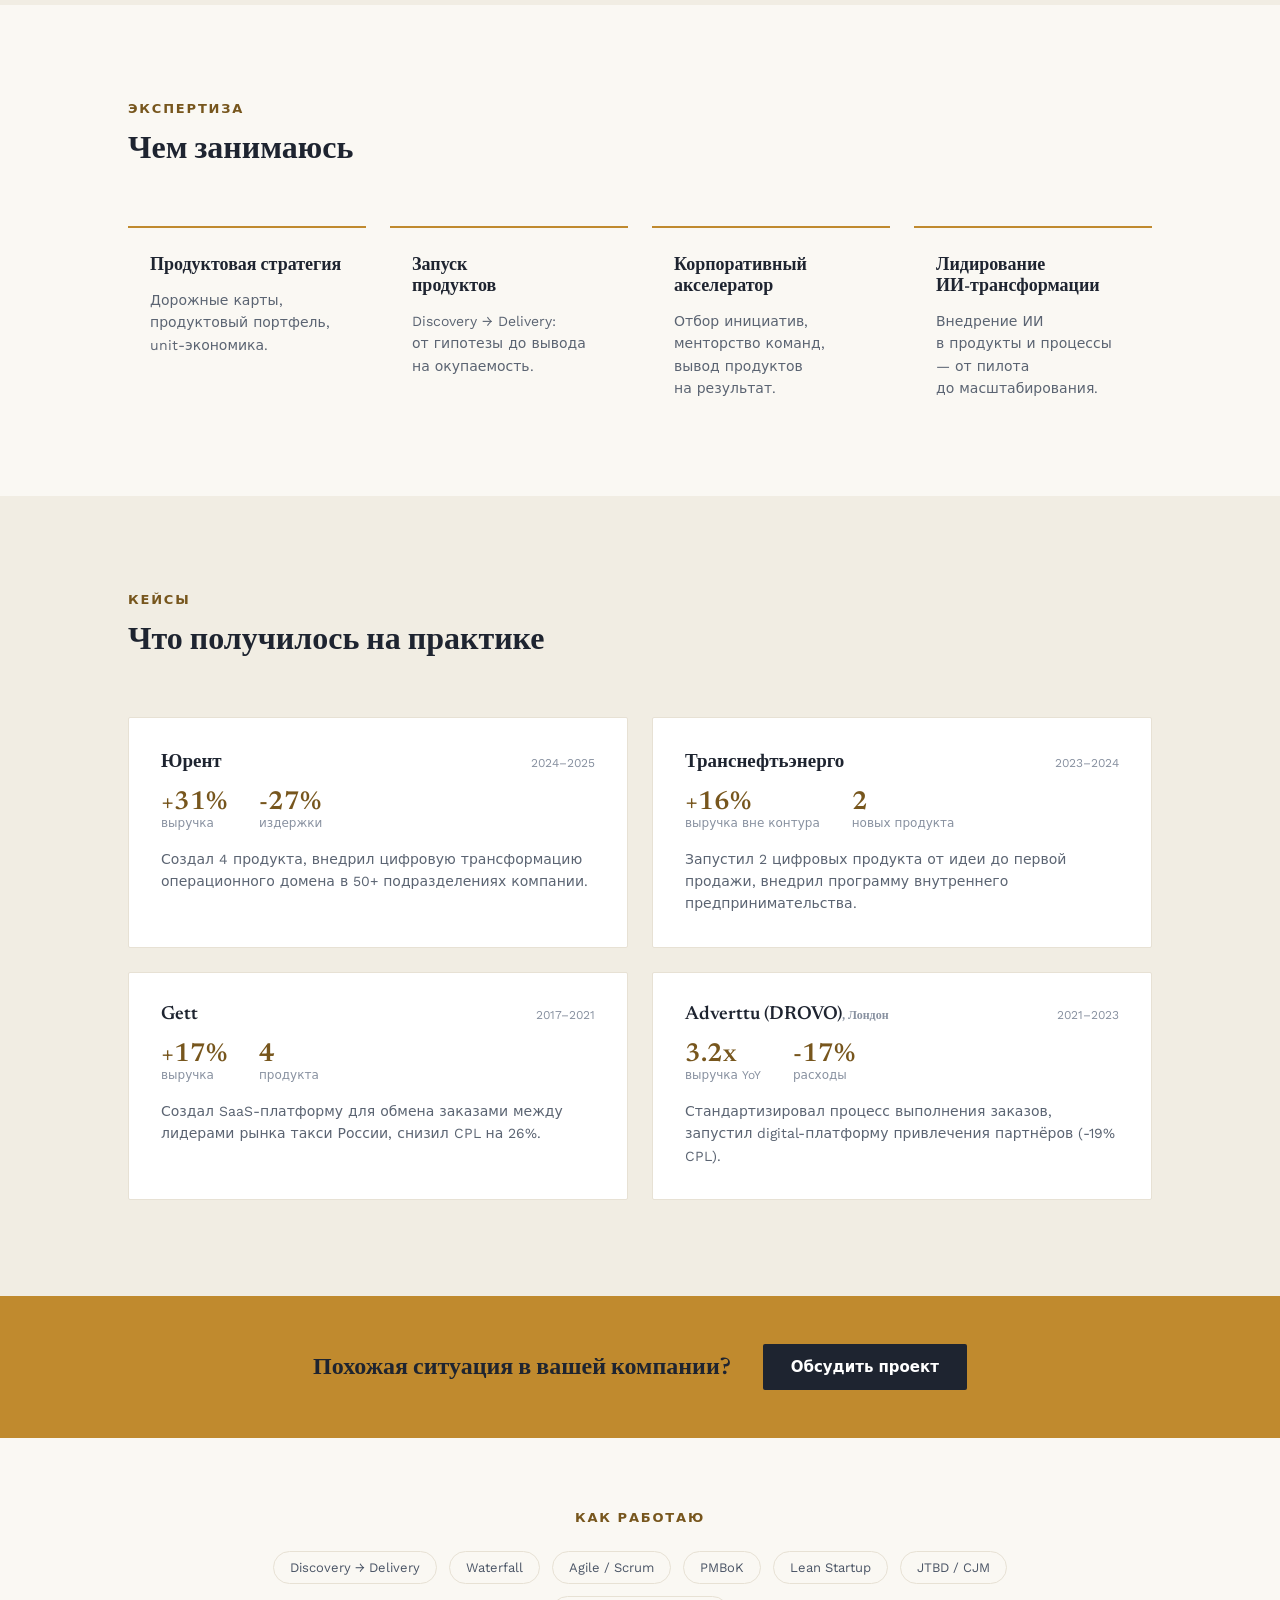
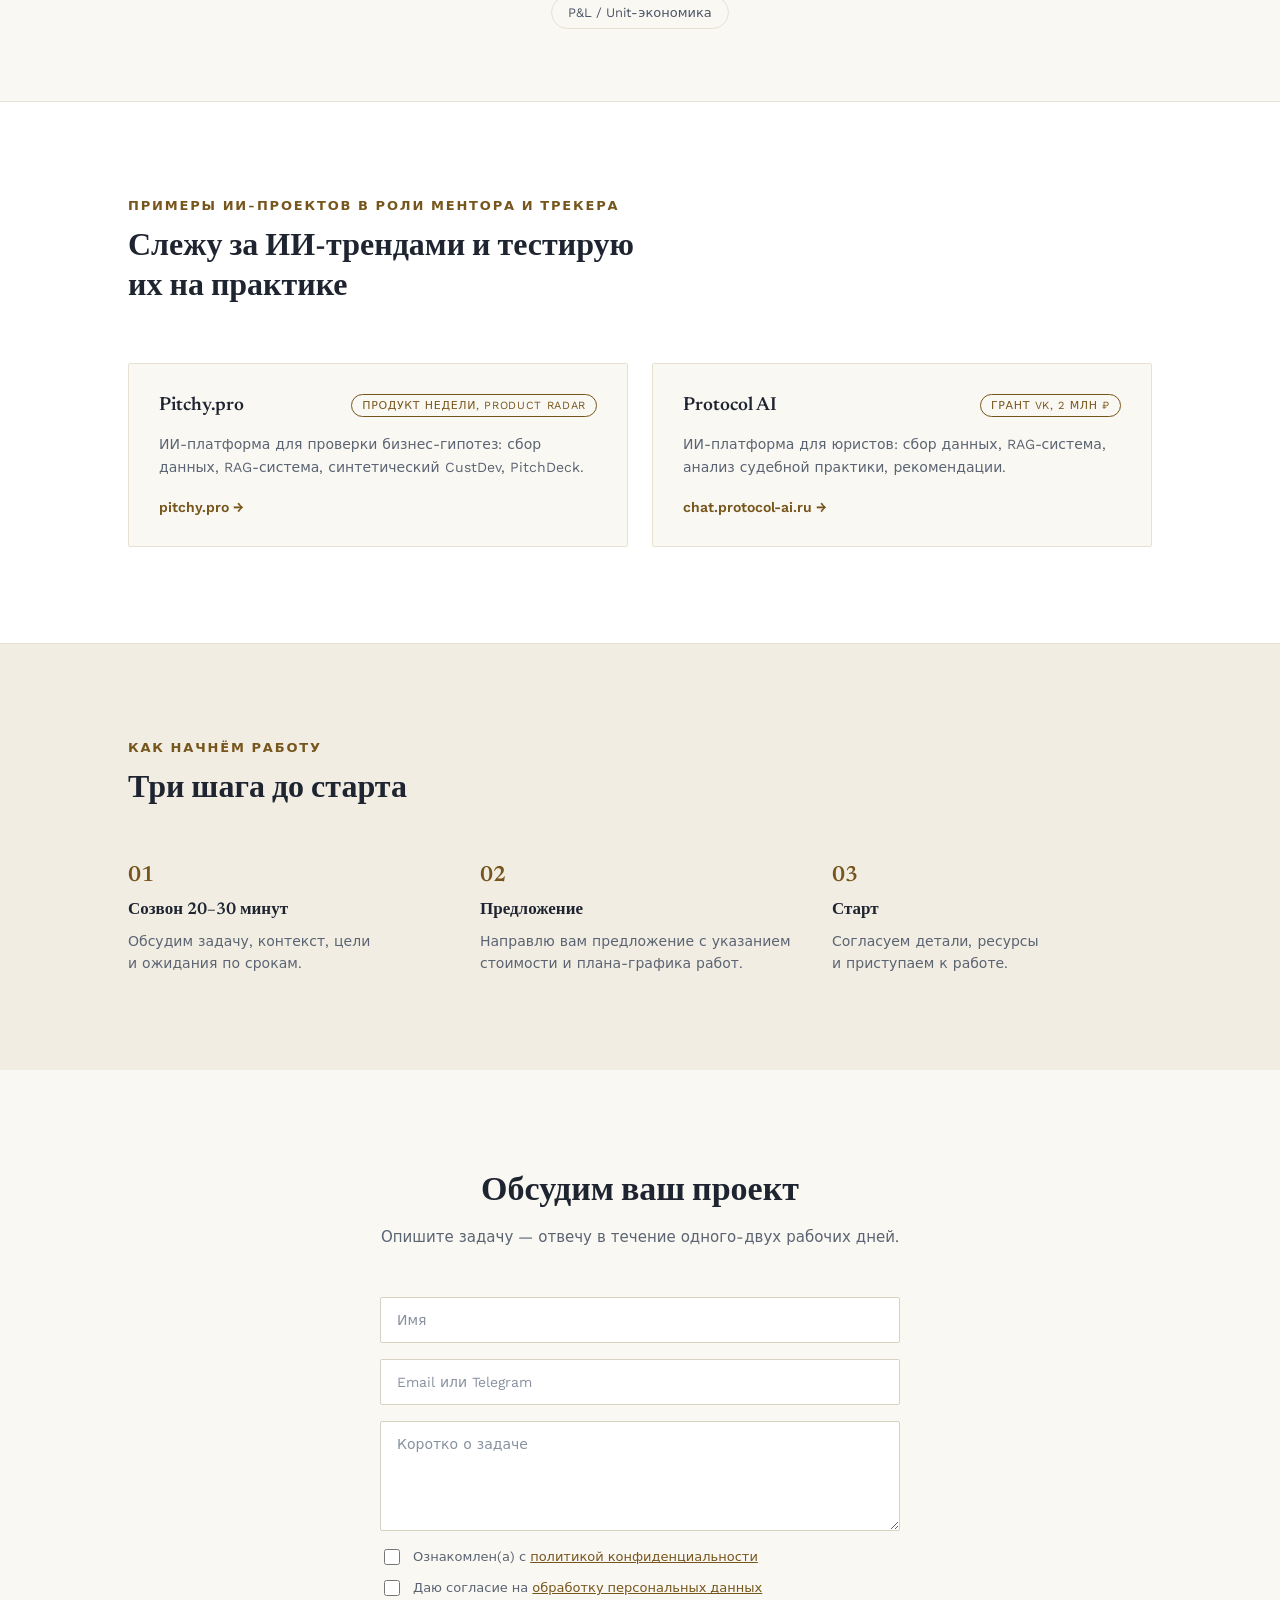
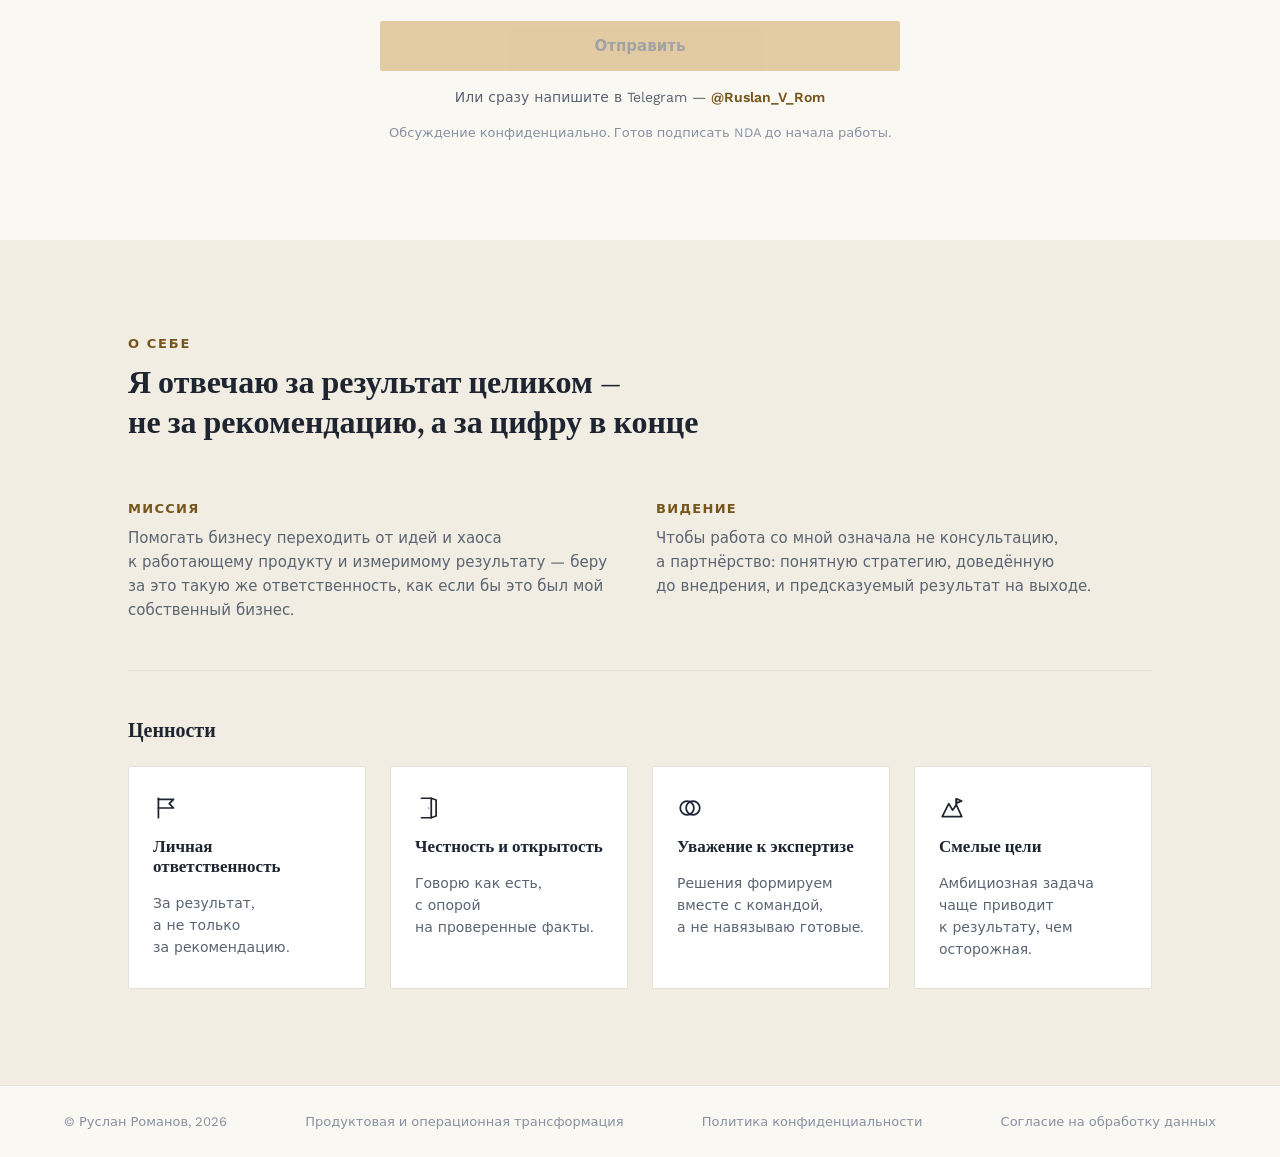
==== commit 822f039d: "Update index.html" ====
--- a/index.html
+++ b/index.html
@@ -77,7 +77,7 @@
         </div>
         <div class="hero-stat">
           <div class="hero-stat-num">3.2x</div>
-          <div class="hero-stat-label">выручка, Adverttu</div>
+          <div class="hero-stat-label">выручка, Drovo</div>
         </div>
         <div class="hero-stat">
           <div class="hero-stat-num">+16%</div>
@@ -330,7 +330,7 @@
   <div class="container">
     <div class="section-head">
       <div class="section-kicker">О себе</div>
-      <h2>Я отвечаю за&nbsp;результат целиком —<br class="br-m"> не&nbsp;за&nbsp;рекомендацию, а&nbsp;за&nbsp;цифру в&nbsp;конце</h2>
+      <h2>Я отвечаю за&nbsp;результат целиком —<br class="br-d"><br class="br-m"> не&nbsp;за&nbsp;рекомендацию, а&nbsp;за&nbsp;цифру в&nbsp;конце</h2>
     </div>
 
     <div class="about-mv">
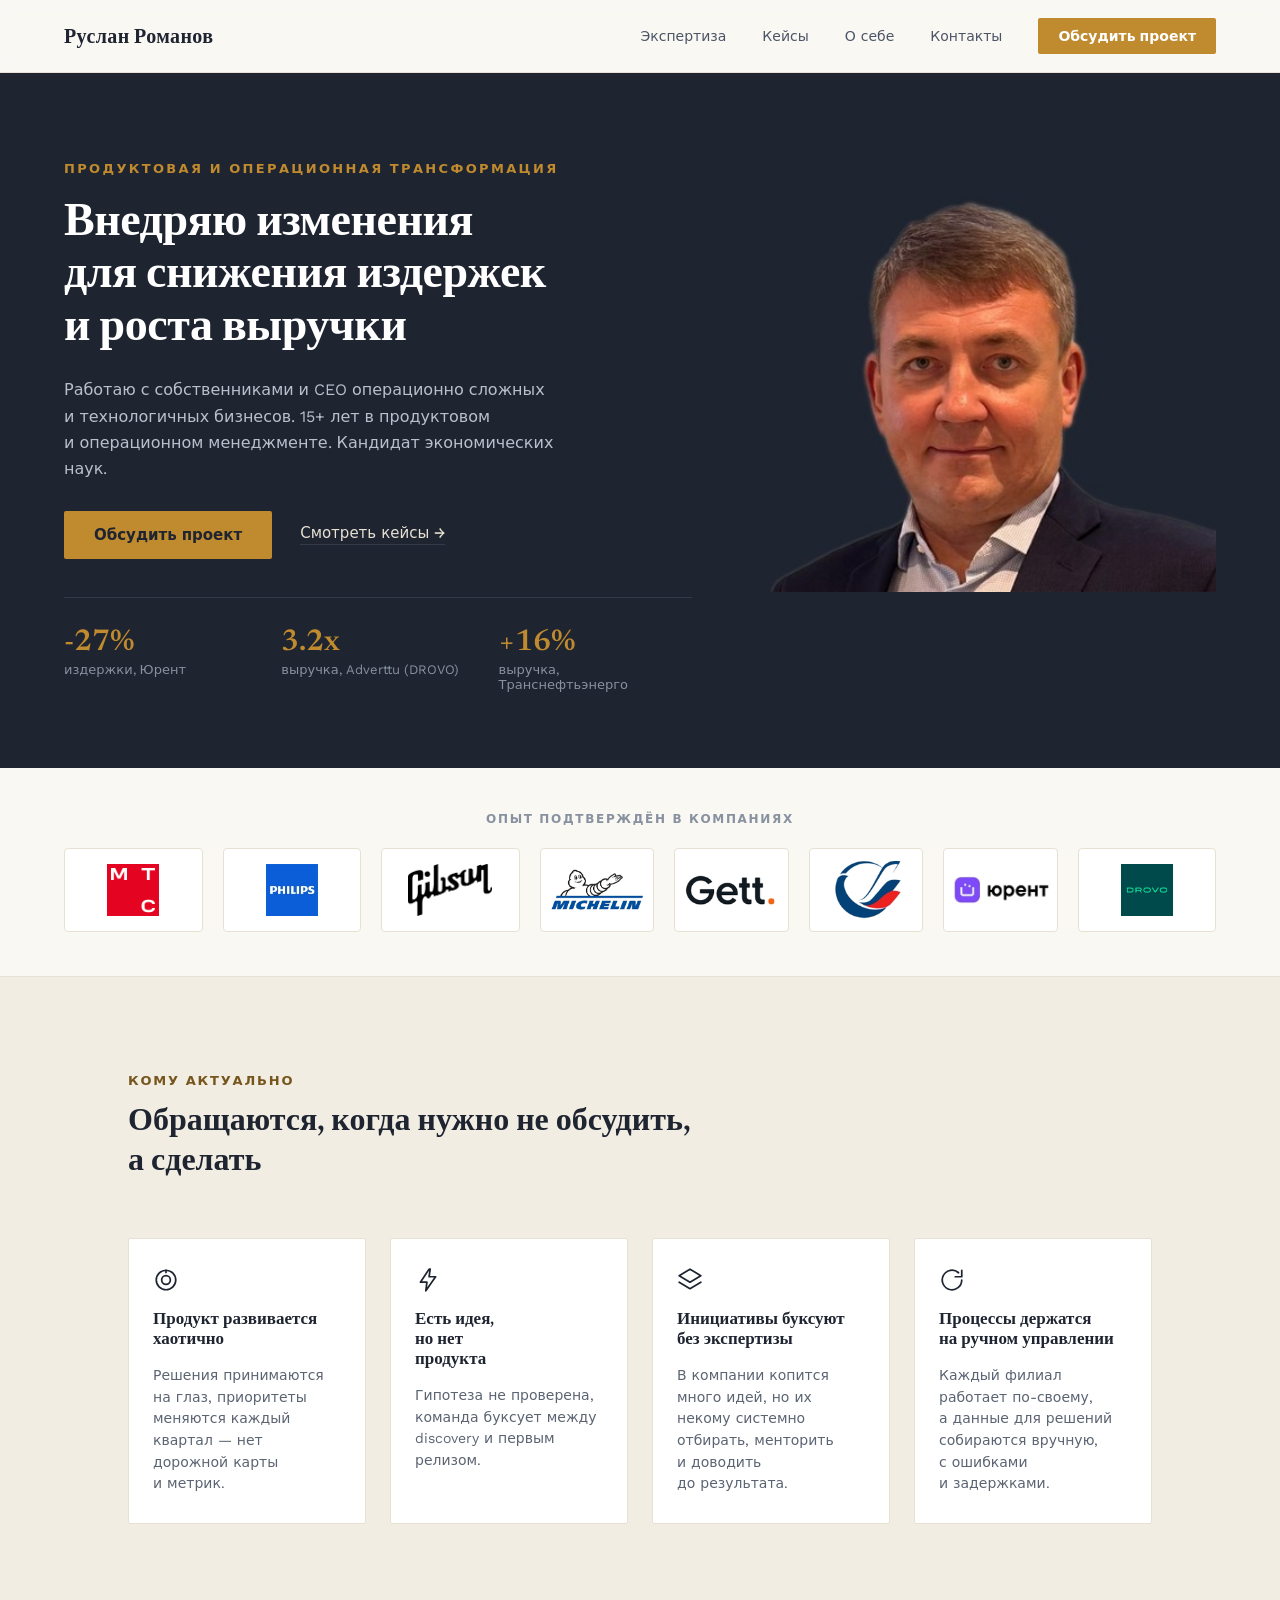
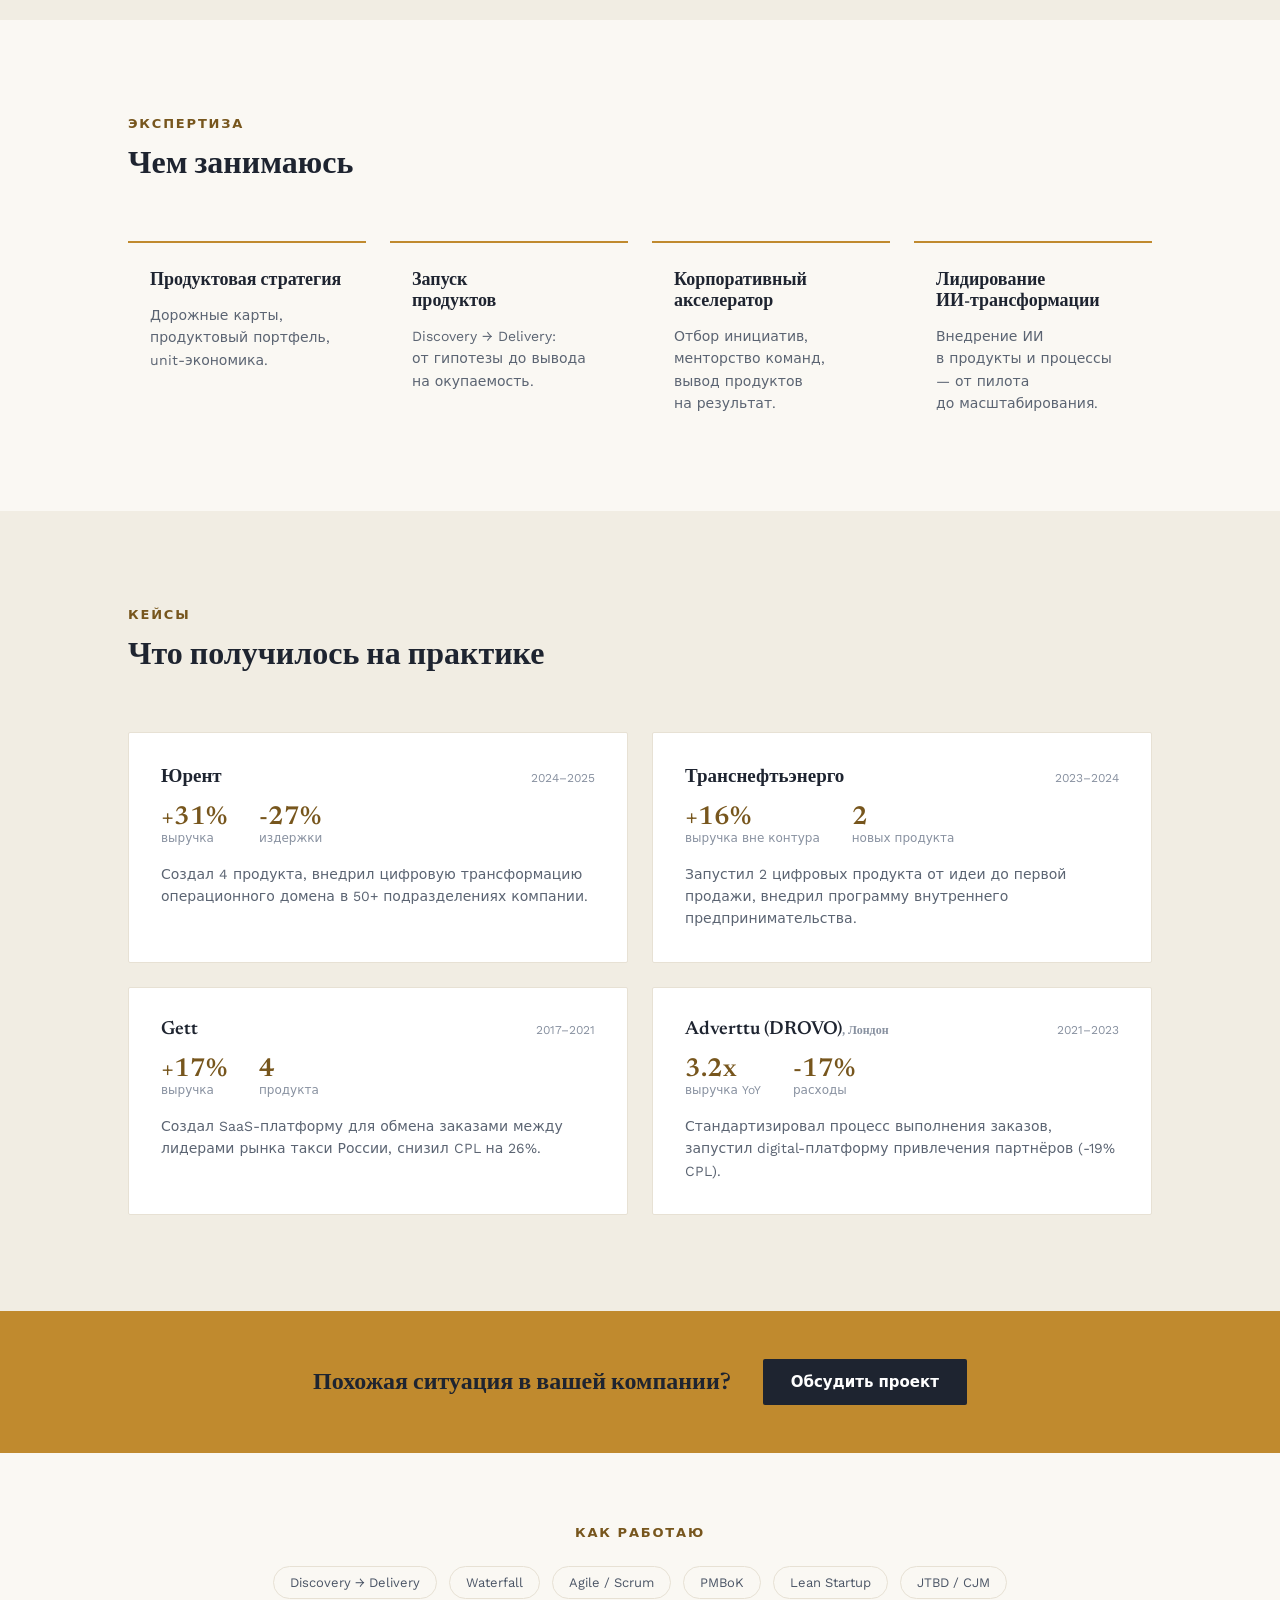
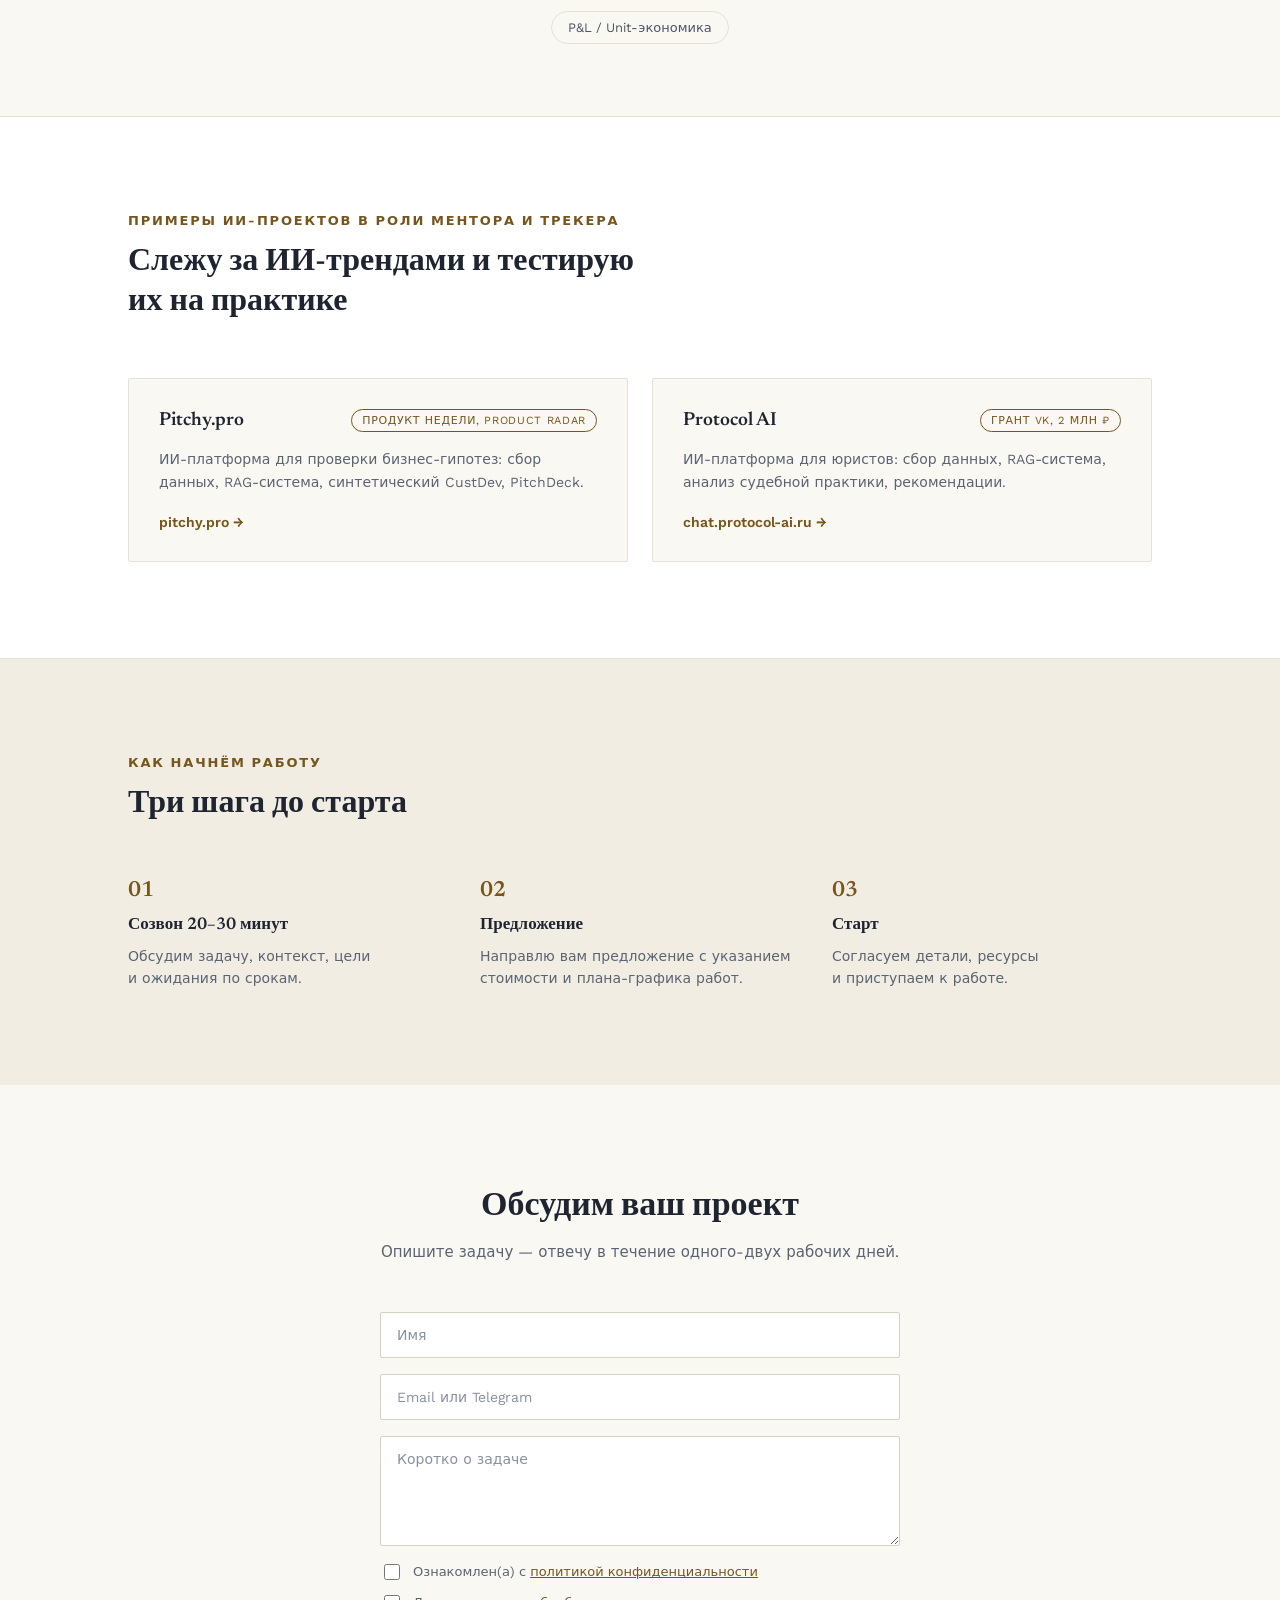
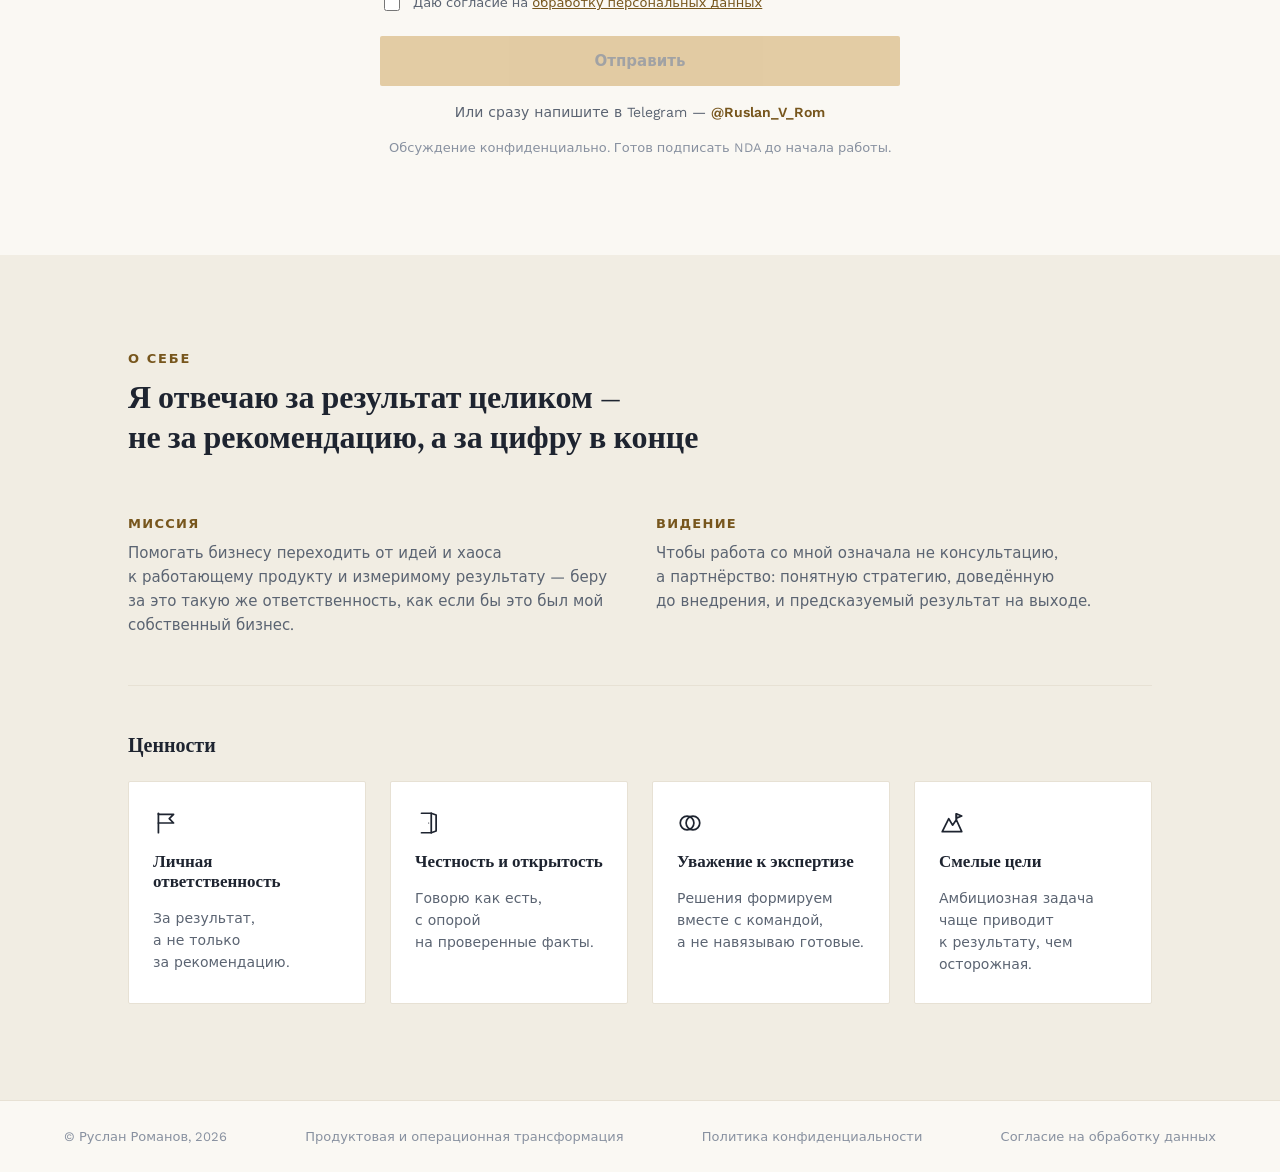
==== commit 945deadb: "Верстка" ====
--- a/index.html
+++ b/index.html
@@ -77,7 +77,7 @@
         </div>
         <div class="hero-stat">
           <div class="hero-stat-num">3.2x</div>
-          <div class="hero-stat-label">выручка, Drovo</div>
+          <div class="hero-stat-label">выручка, Adverttu (DROVO)</div>
         </div>
         <div class="hero-stat">
           <div class="hero-stat-num">+16%</div>
--- a/css/style.css
+++ b/css/style.css
@@ -224,15 +224,16 @@
 .hero-link:hover { color: #FFFFFF; }
 
 .hero-stats {
-  display: flex;
-  gap: 44px;
+  display: grid;
+  grid-template-columns: repeat(3, minmax(0, 1fr));
+  gap: 16px 24px;
   margin-top: 16px;
   padding-top: 30px;
   border-top: 1px solid var(--line-dark);
   flex-wrap: wrap;
 }
 
-.hero-stat { display: flex; flex-direction: column; gap: 4px; }
+.hero-stat { display: flex; flex-direction: column; gap: 4px; min-width: 0; }
 
 .hero-stat-num {
   font-family: var(--font-serif);
@@ -241,7 +242,7 @@
   font-weight: 600;
 }
 
-.hero-stat-label { font-size: 13px; color: var(--muted); }
+.hero-stat-label { font-size: 13px; color: var(--muted); overflow-wrap: break-word; }
 
 .hero-photo-wrap { display: flex; justify-content: flex-end; }
 
